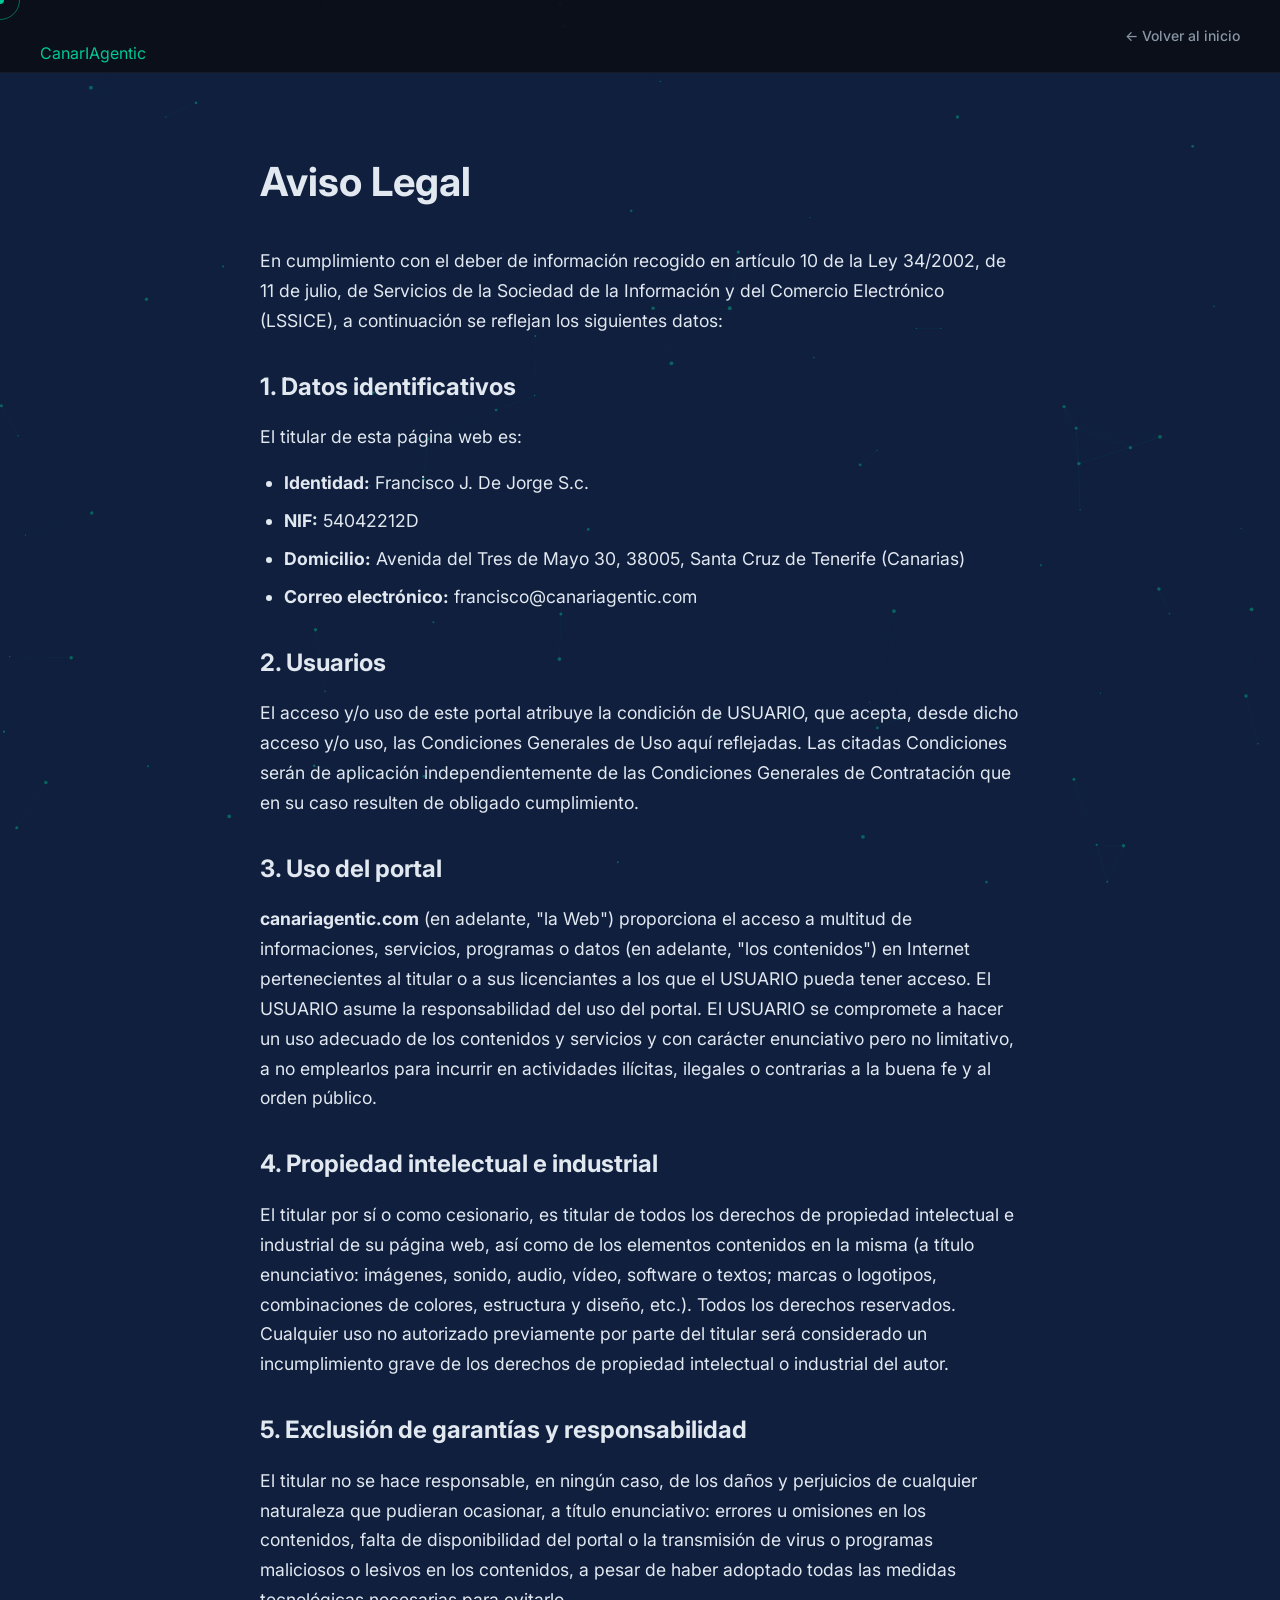
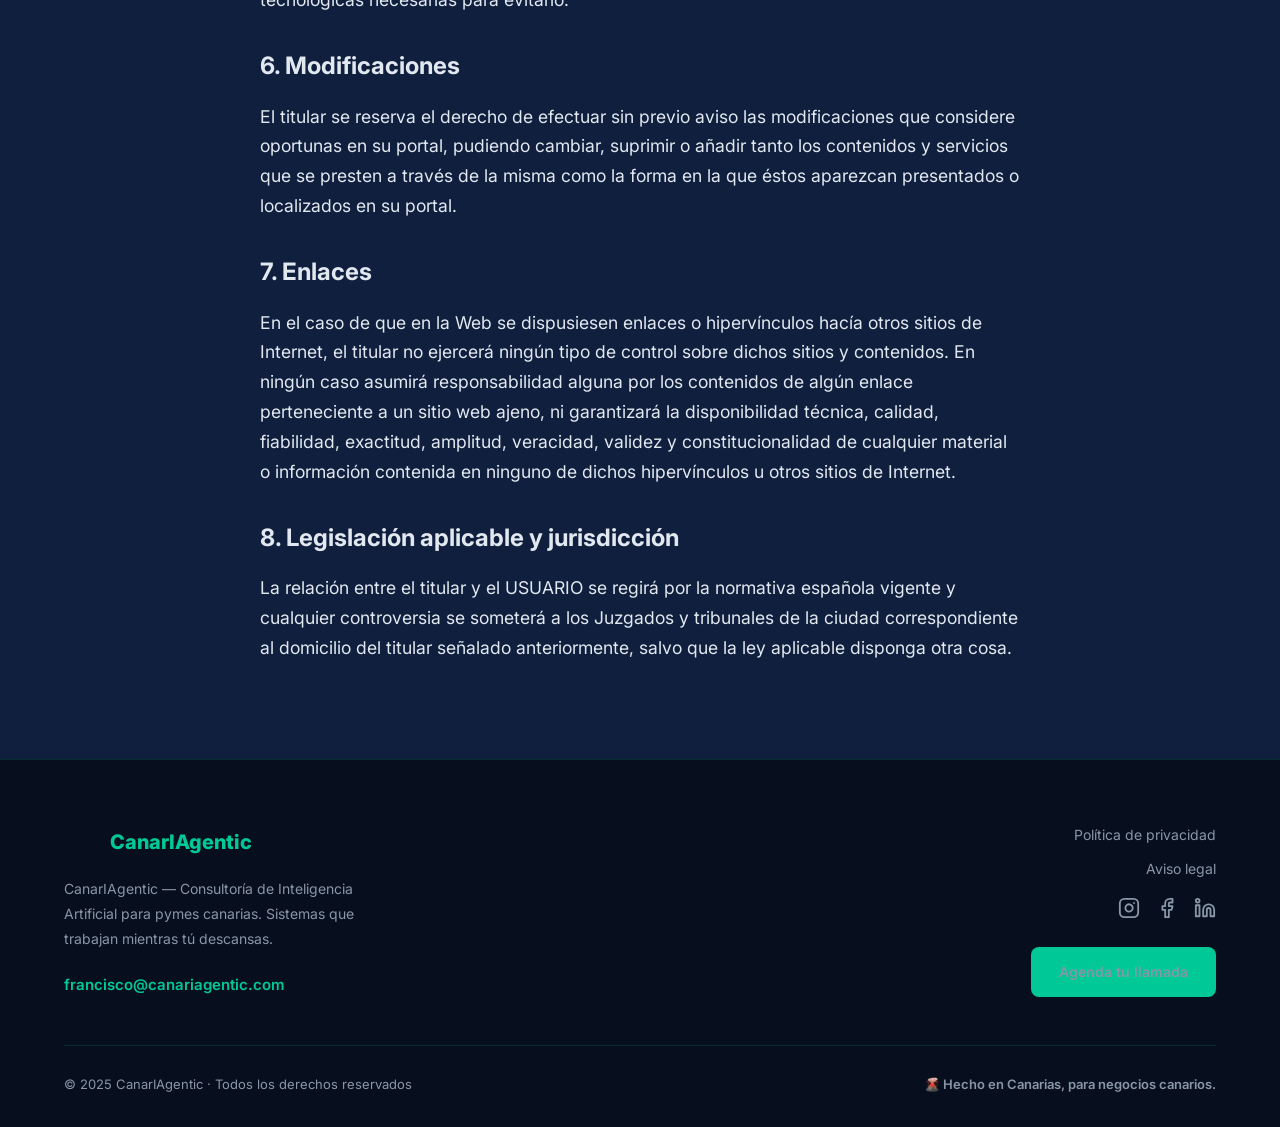
==== aviso-legal.html @ 6c44a590 "feat: finalizacion estructura legal, integracion lead magnet y descargable de marca" ====
<!DOCTYPE html>
<html lang="es">
<head>
<meta charset="UTF-8">
<meta name="viewport" content="width=device-width,initial-scale=1.0">
<title>Aviso Legal — CanarIAgentic</title>
<link rel="stylesheet" href="style.css">
<style>
  .legal-section {
    padding: 150px 0 80px;
    background-color: var(--bg-dark);
  }
  .legal-section h1 {
    color: var(--text-light);
    margin-bottom: 2rem;
    font-size: 2.5rem;
  }
  .legal-section h2 {
    color: var(--text-light);
    margin-top: 2rem;
    margin-bottom: 1rem;
    font-size: 1.5rem;
  }
  .legal-section p, .legal-section li {
    margin-bottom: 1rem;
    line-height: 1.7;
    font-size: 1.1rem;
    color: var(--text-muted);
  }
  .legal-section ul {
    margin-bottom: 1.5rem;
    padding-left: 1.5rem;
  }
  .legal-section li {
    margin-bottom: 0.5rem;
  }
  .legal-section strong {
    color: var(--text-light);
  }
  .legal-section a {
    color: var(--green);
    text-decoration: none;
  }
  .legal-section a:hover {
    text-decoration: underline;
  }
  .legal-container {
    max-width: 800px;
    margin: 0 auto;
    padding: 0 20px;
  }
</style>
</head>
<body>

<!-- CANVAS BACKGROUND NEURONAL EFFECT -->
<canvas id="neural-canvas"></canvas>

<!-- HEADER -->
<header id="header" style="background: rgba(10,14,23,0.9); border-bottom: 1px solid rgba(255,255,255,0.05);">
  <div class="header-inner">
    <a href="index.html" class="logo">
      <div class="logo-icon">
        <video src="video-1776110286845.mp4" autoplay loop muted playsinline aria-hidden="true"></video>
      </div>
      <span>Canar<span style="color:var(--green);">IA</span>gentic</span>
    </a>
    <nav id="mainNav">
      <a href="index.html">← Volver al inicio</a>
    </nav>
  </div>
</header>

<section class="legal-section">
  <div class="legal-container">
    <h1>Aviso Legal</h1>
    <p>En cumplimiento con el deber de información recogido en artículo 10 de la Ley 34/2002, de 11 de julio, de Servicios de la Sociedad de la Información y del Comercio Electrónico (LSSICE), a continuación se reflejan los siguientes datos:</p>
    
    <h2>1. Datos identificativos</h2>
    <p>El titular de esta página web es:</p>
    <ul>
      <li><strong>Identidad:</strong> Francisco J. De Jorge S.c.</li>
      <li><strong>NIF:</strong> 54042212D</li>
      <li><strong>Domicilio:</strong> Avenida del Tres de Mayo 30, 38005, Santa Cruz de Tenerife (Canarias)</li>
      <li><strong>Correo electrónico:</strong> francisco@canariagentic.com</li>
    </ul>

    <h2>2. Usuarios</h2>
    <p>El acceso y/o uso de este portal atribuye la condición de USUARIO, que acepta, desde dicho acceso y/o uso, las Condiciones Generales de Uso aquí reflejadas. Las citadas Condiciones serán de aplicación independientemente de las Condiciones Generales de Contratación que en su caso resulten de obligado cumplimiento.</p>

    <h2>3. Uso del portal</h2>
    <p><strong>canariagentic.com</strong> (en adelante, "la Web") proporciona el acceso a multitud de informaciones, servicios, programas o datos (en adelante, "los contenidos") en Internet pertenecientes al titular o a sus licenciantes a los que el USUARIO pueda tener acceso. El USUARIO asume la responsabilidad del uso del portal. El USUARIO se compromete a hacer un uso adecuado de los contenidos y servicios y con carácter enunciativo pero no limitativo, a no emplearlos para incurrir en actividades ilícitas, ilegales o contrarias a la buena fe y al orden público.</p>

    <h2>4. Propiedad intelectual e industrial</h2>
    <p>El titular por sí o como cesionario, es titular de todos los derechos de propiedad intelectual e industrial de su página web, así como de los elementos contenidos en la misma (a título enunciativo: imágenes, sonido, audio, vídeo, software o textos; marcas o logotipos, combinaciones de colores, estructura y diseño, etc.). Todos los derechos reservados. Cualquier uso no autorizado previamente por parte del titular será considerado un incumplimiento grave de los derechos de propiedad intelectual o industrial del autor.</p>

    <h2>5. Exclusión de garantías y responsabilidad</h2>
    <p>El titular no se hace responsable, en ningún caso, de los daños y perjuicios de cualquier naturaleza que pudieran ocasionar, a título enunciativo: errores u omisiones en los contenidos, falta de disponibilidad del portal o la transmisión de virus o programas maliciosos o lesivos en los contenidos, a pesar de haber adoptado todas las medidas tecnológicas necesarias para evitarlo.</p>

    <h2>6. Modificaciones</h2>
    <p>El titular se reserva el derecho de efectuar sin previo aviso las modificaciones que considere oportunas en su portal, pudiendo cambiar, suprimir o añadir tanto los contenidos y servicios que se presten a través de la misma como la forma en la que éstos aparezcan presentados o localizados en su portal.</p>

    <h2>7. Enlaces</h2>
    <p>En el caso de que en la Web se dispusiesen enlaces o hipervínculos hacía otros sitios de Internet, el titular no ejercerá ningún tipo de control sobre dichos sitios y contenidos. En ningún caso asumirá responsabilidad alguna por los contenidos de algún enlace perteneciente a un sitio web ajeno, ni garantizará la disponibilidad técnica, calidad, fiabilidad, exactitud, amplitud, veracidad, validez y constitucionalidad de cualquier material o información contenida en ninguno de dichos hipervínculos u otros sitios de Internet.</p>

    <h2>8. Legislación aplicable y jurisdicción</h2>
    <p>La relación entre el titular y el USUARIO se regirá por la normativa española vigente y cualquier controversia se someterá a los Juzgados y tribunales de la ciudad correspondiente al domicilio del titular señalado anteriormente, salvo que la ley aplicable disponga otra cosa.</p>
  </div>
</section>

<!-- FOOTER -->
<footer>
  <div class="container">
    <div class="footer-top">
      <div>
        <div class="footer-logo">
          <div class="logo-icon">
            <video src="video-1776110286845.mp4" autoplay loop muted playsinline aria-hidden="true"></video>
          </div>
          <span>Canar<span style="color:var(--green);">IA</span>gentic</span>
        </div>
        <p class="footer-desc">CanarIAgentic — Consultoría de Inteligencia Artificial para pymes canarias. Sistemas que trabajan mientras tú descansas.</p>
        <a href="mailto:francisco@canariagentic.com" class="footer-email">francisco@canariagentic.com</a>
      </div>
      <div class="footer-links">
        <a href="#">Política de privacidad</a>
        <a href="aviso-legal.html">Aviso legal</a>
        <div style="display: flex; gap: 16px; margin: 4px 0;">
          <a href="https://www.instagram.com/canariagentic/" target="_blank" aria-label="Instagram" style="display:flex; align-items:center;">
            <svg xmlns="http://www.w3.org/2000/svg" width="22" height="22" viewBox="0 0 24 24" fill="none" stroke="currentColor" stroke-width="2" stroke-linecap="round" stroke-linejoin="round"><rect x="2" y="2" width="20" height="20" rx="5" ry="5"></rect><path d="M16 11.37A4 4 0 1 1 12.63 8 4 4 0 0 1 16 11.37z"></path><line x1="17.5" y1="6.5" x2="17.51" y2="6.5"></line></svg>
          </a>
          <a href="https://www.facebook.com/profile.php?id=61579694325128" target="_blank" aria-label="Facebook" style="display:flex; align-items:center;">
            <svg xmlns="http://www.w3.org/2000/svg" width="22" height="22" viewBox="0 0 24 24" fill="none" stroke="currentColor" stroke-width="2" stroke-linecap="round" stroke-linejoin="round"><path d="M18 2h-3a5 5 0 0 0-5 5v3H7v4h3v8h4v-8h3l1-4h-4V7a1 1 0 0 1 1-1h3z"></path></svg>
          </a>
          <a href="https://linkedin.com" target="_blank" aria-label="LinkedIn" style="display:flex; align-items:center;">
            <svg xmlns="http://www.w3.org/2000/svg" width="22" height="22" viewBox="0 0 24 24" fill="none" stroke="currentColor" stroke-width="2" stroke-linecap="round" stroke-linejoin="round"><path d="M16 8a6 6 0 0 1 6 6v7h-4v-7a2 2 0 0 0-2-2 2 2 0 0 0-2 2v7h-4v-7a6 6 0 0 1 6-6z"></path><rect x="2" y="9" width="4" height="12"></rect><circle cx="4" cy="4" r="2"></circle></svg>
          </a>
        </div>
        <a href="index.html#agenda" class="btn btn-primary" style="margin-top:12px">Agenda tu llamada</a>
      </div>
    </div>
    <hr class="footer-divider">
    <div class="footer-bottom">
      <p>© 2025 CanarIAgentic · Todos los derechos reservados</p>
      <p class="footer-made">🌋 Hecho en Canarias, para negocios canarios.</p>
    </div>
  </div>
</footer>

<script src="app.js"></script>
</body>
</html>
---- style.css ----
@import url('https://fonts.googleapis.com/css2?family=Inter:wght@300;400;500;600;700;800&display=swap');

:root {
  --navy: #0F1F3D;
  --navy-light: #162847;
  --navy-mid: #1e3a5f;
  --green: #00C896;
  --green-dark: #00a07a;
  --white: #ffffff;
  --text: #e2e8f0;
  --gray: #8896a5;
  --border: rgba(0,200,150,0.15);
}

*{margin:0;padding:0;box-sizing:border-box;}
html{scroll-behavior:smooth;}
body{background:var(--navy);color:var(--text);font-family:'Inter',sans-serif;overflow-x:hidden;line-height:1.6;}
a{text-decoration:none;color:inherit;cursor:none;}
button, .btn, .option {cursor:none;}
img{max-width:100%;}

/* CUSTOM CURSOR */
.custom-cursor {
  position: fixed;
  top: 0; left: 0;
  width: 8px; height: 8px;
  background: var(--green);
  border-radius: 50%;
  pointer-events: none;
  z-index: 10000;
  transform: translate(-50%, -50%);
  transition: width 0.2s, height 0.2s, background-color 0.2s;
}
.custom-cursor-follower {
  position: fixed;
  top: 0; left: 0;
  width: 40px; height: 40px;
  border: 1px solid rgba(0, 200, 150, 0.5);
  border-radius: 50%;
  pointer-events: none;
  z-index: 9999;
  transform: translate(-50%, -50%);
  transition: transform 0.1s ease-out, width 0.2s, height 0.2s, border-color 0.2s;
}
.custom-cursor.hover {
  width: 12px; height: 12px;
  background: var(--white);
}
.custom-cursor-follower.hover {
  width: 60px; height: 60px;
  border-color: rgba(255, 255, 255, 0.8);
  background: rgba(255, 255, 255, 0.05);
}

/* NEURONAL CANVAS BG */
#neural-canvas {
  position: fixed;
  top: 0; left: 0;
  width: 100%; height: 100%;
  z-index: -3; /* Behind video backgrounds initially, will overlay on navy backgrounds */
  pointer-events: none;
  opacity: 0.8;
}

/* UTILITY */
.container{max-width:1200px;margin:0 auto;padding:0 24px;}
.section{padding:96px 0;}
.section-alt{background:var(--navy-light);}
.tag{display:inline-block;background:rgba(0,200,150,0.12);color:var(--green);border:1px solid var(--border);border-radius:20px;padding:6px 16px;font-size:13px;font-weight:600;letter-spacing:.05em;text-transform:uppercase;margin-bottom:20px;}
.btn{display:inline-flex;align-items:center;gap:8px;padding:14px 28px;border-radius:8px;font-size:15px;font-weight:600;cursor:pointer;transition:all .3s;border:none;font-family:'Inter',sans-serif;}
.btn-primary{background:var(--green);color:#0F1F3D;}
.btn-primary:hover{background:#00dfa8;transform:translateY(-2px);box-shadow:0 8px 30px rgba(0,200,150,.35);}
.btn-outline{background:transparent;color:var(--green);border:2px solid var(--green);}
.btn-outline:hover{background:rgba(0,200,150,.1);transform:translateY(-2px);}
.btn-lg{padding:18px 36px;font-size:17px;}
.check{color:var(--green);margin-right:10px;font-size:18px;}

/* HEADER */
header{position:fixed;top:0;left:0;right:0;z-index:1000;padding:0 24px;transition:all .4s;}
header.scrolled{background:rgba(15,31,61,.95);backdrop-filter:blur(20px);border-bottom:1px solid var(--border);padding:0 24px;}
.header-inner{max-width:1200px;margin:0 auto;display:flex;align-items:center;justify-content:space-between;height:72px;}
.logo-icon{width:36px;height:36px;border-radius:8px;display:flex;align-items:center;justify-content:center;overflow:hidden;}
.logo-icon video{width:100%;height:100%;object-fit:cover;}
.logo span{color:var(--green);}
nav{display:flex;align-items:center;gap:32px;}
nav a{color:var(--gray);font-size:14px;font-weight:500;transition:color .2s;}
nav a:hover{color:var(--white);}
.nav-cta{background:var(--green);color:#0F1F3D!important;padding:10px 20px;border-radius:8px;font-weight:700!important;font-size:14px!important;transition:all .3s!important;}
.nav-cta:hover{background:#00dfa8!important;transform:translateY(-1px);box-shadow:0 4px 20px rgba(0,200,150,.3);}
.menu-toggle{display:none;flex-direction:column;gap:5px;cursor:pointer;background:none;border:none;padding:4px;}
.menu-toggle span{display:block;width:24px;height:2px;background:var(--white);transition:all .3s;border-radius:2px;}

/* HERO */
.hero{min-height:100vh;display:flex;align-items:center;padding-top:72px;position:relative;overflow:hidden;background:var(--navy);z-index:1;}
.hero-video-bg{position:absolute;top:0;left:0;width:100%;height:100%;z-index:-2;}
.hero-video-bg video{width:100%;height:100%;object-fit:cover;opacity:0.6;}
.hero-overlay{position:absolute;top:0;left:0;width:100%;height:100%;background:radial-gradient(circle at center, transparent 0%, var(--navy) 100%), linear-gradient(0deg, var(--navy) 0%, transparent 50%, var(--navy) 100%);z-index:-1;}
.hero .container{position:relative;z-index:2;}
.hero-inner{display:grid;grid-template-columns:1fr 420px;gap:60px;align-items:center;padding:80px 0;}
.hero-badge{display:inline-flex;align-items:center;gap:8px;background:rgba(0,200,150,.1);border:1px solid var(--border);border-radius:20px;padding:8px 16px;font-size:13px;color:var(--green);font-weight:600;margin-bottom:28px;}
.hero-badge::before{content:'●';font-size:8px;animation:pulse 2s infinite;}
@keyframes pulse{0%,100%{opacity:1;}50%{opacity:.4;}}
.hero h1{font-size:clamp(36px,5vw,60px);font-weight:800;line-height:1.1;letter-spacing:-.03em;color:var(--white);margin-bottom:24px;}
.hero h1 span{color:var(--green);}
.hero-sub{font-size:17px;color:rgba(255,255,255,0.95);line-height:1.8;margin-bottom:36px;max-width:560px;text-shadow:0 1px 2px rgba(0,0,0,0.3);}
.hero-buttons{display:flex;flex-wrap:wrap;gap:14px;margin-bottom:20px;}
.hero-note{font-size:13px;color:var(--gray);font-style:italic;}
.hero-photo{position:relative;display:flex;align-items:flex-end;justify-content:center;}
.photo-wrapper{
  position:relative;
  width:100%;
  max-width:420px;
  padding: 12px;
  background: rgba(255, 255, 255, 0.03);
  backdrop-filter: blur(12px);
  -webkit-backdrop-filter: blur(12px);
  border-radius: 32px;
  border: 1px solid rgba(0, 200, 150, 0.2);
  box-shadow: 
    0 25px 50px -12px rgba(0, 0, 0, 0.5),
    0 0 20px rgba(0, 200, 150, 0.1);
  animation: floatPhoto 7s ease-in-out infinite;
}
.founder-img{
  display:block;
  width:100%;
  height:auto;
  object-fit:cover;
  border-radius:22px;
  filter: brightness(1.02) contrast(1.02);
  transition: all .5s ease;
}
.photo-wrapper:hover .founder-img {
  filter: brightness(1.1) contrast(1.05);
  transform: scale(1.02);
}

@keyframes floatPhoto{0%,100%{transform:translateY(0);}50%{transform:translateY(-12px);}}
.photo-glow{
  position:absolute;
  top: 50%;
  left: 50%;
  transform: translate(-50%, -50%);
  width: 120%;
  height: 120%;
  background: radial-gradient(circle, rgba(0,200,150,0.15) 0%, transparent 70%);
  pointer-events:none;
  filter:blur(40px);
  z-index: -1;
  animation: pulseGlow 10s ease-in-out infinite;
}
@keyframes pulseGlow {
  0%, 100% { opacity: 0.5; transform: translate(-50%, -50%) scale(1); }
  50% { opacity: 0.8; transform: translate(-50%, -50%) scale(1.1); }
}
.photo-badge{
  position:absolute;
  bottom: 8%;
  left: 50%;
  transform: translateX(-50%);
  display:flex;
  align-items:center;
  gap:12px;
  background:rgba(15, 31, 61, 0.6);
  backdrop-filter:blur(24px);
  -webkit-backdrop-filter:blur(24px);
  border:1px solid rgba(255, 255, 255, 0.1);
  border-radius:16px;
  padding:12px 22px;
  white-space:nowrap;
  box-shadow:0 12px 40px rgba(0,0,0,0.4);
}

.photo-badge-indicator{width:9px;height:9px;border-radius:50%;background:var(--green);box-shadow:0 0 8px var(--green);animation:pulse 2s infinite;flex-shrink:0;}
.photo-badge strong{display:block;color:var(--white);font-size:14px;font-weight:700;}
.photo-badge span{color:var(--gray);font-size:11px;}
.hero-stat{position:absolute;top:60px;right:-20px;background:rgba(15,31,61,.85);backdrop-filter:blur(16px);-webkit-backdrop-filter:blur(16px);border:1px solid rgba(0,200,150,0.25);border-radius:14px;padding:14px 18px;text-align:center;box-shadow:0 8px 32px rgba(0,0,0,0.35);}
.hero-stat strong{display:block;color:var(--green);font-size:26px;font-weight:800;}
.hero-stat span{color:var(--gray);font-size:11px;}

/* CREDIBILITY */
.cred-intro{display:grid;grid-template-columns:1fr 1fr;gap:60px;align-items:start;margin-bottom:64px;}
.cred-intro h2{font-size:clamp(28px,4vw,42px);font-weight:800;color:var(--white);line-height:1.2;letter-spacing:-.02em;}
.cred-intro p{color:var(--gray);font-size:16px;line-height:1.9;}
.cred-cols{display:grid;grid-template-columns:repeat(3,1fr);gap:24px;margin-bottom:48px;}
.cred-card{background:var(--navy-light);border:1px solid var(--border);border-radius:16px;padding:32px;transition:transform .3s,border-color .3s;}
.cred-card:hover{transform:translateY(-6px);border-color:rgba(0,200,150,.4);}
.cred-icon{width:48px;height:48px;background:rgba(0,200,150,.1);border-radius:12px;display:flex;align-items:center;justify-content:center;font-size:22px;margin-bottom:16px;}
.cred-card h3{color:var(--white);font-size:17px;font-weight:700;margin-bottom:10px;}
.cred-card p{color:var(--gray);font-size:14px;line-height:1.7;}
.example-block{
  background: linear-gradient(135deg, var(--navy-mid), #122846, var(--navy-mid));
  background-size: 200% 200%;
  animation: blockBgShift 12s ease infinite;
  border: 1px solid rgba(0, 200, 150, 0.25);
  border-radius: 20px;
  padding: 48px;
  position: relative;
  overflow: hidden;
  box-shadow: inset 0 0 60px rgba(0,200,150,0.03), 0 10px 40px rgba(0,0,0,0.2);
}
.example-block::before{
  content:'';
  position:absolute;
  top: -50%;
  left: 0;
  width: 200%;
  height: 200%;
  background: radial-gradient(circle at center, rgba(0,200,150,0.12) 0%, transparent 40%);
  animation: blockRotateOrb 20s linear infinite;
  pointer-events: none;
  z-index: 0;
}
.example-block > * { position: relative; z-index: 1; }

@keyframes blockBgShift {
  0% { background-position: 0% 50%; }
  50% { background-position: 100% 50%; }
  100% { background-position: 0% 50%; }
}

@keyframes blockRotateOrb {
  0% { transform: rotate(0deg) translate(-20%, -20%); }
  50% { transform: rotate(180deg) translate(10%, 10%); }
  100% { transform: rotate(360deg) translate(-20%, -20%); }
}
.example-tag-wrapper { display: inline-flex; align-items: center; gap: 8px; background: rgba(0, 200, 150, 0.1); border: 1px solid var(--border); border-radius: 20px; padding: 4px 12px 4px 4px; margin-bottom: 20px; box-shadow: 0 4px 12px rgba(0, 0, 0, 0.2); }
.example-tag-wrapper .tag-icon-small { width: 20px; height: 20px; border-radius: 50%; box-shadow: 0 2px 8px rgba(0, 200, 150, 0.3); }
.example-block .tag2{color:var(--green);font-size:13px;font-weight:700;text-transform:uppercase;letter-spacing:.1em;display:block;}
.example-block h3{color:var(--white);font-size:24px;font-weight:800;margin-bottom:16px;line-height:1.3;}
.example-block p{color:var(--gray);font-size:16px;line-height:1.8;margin-bottom:28px;max-width:700px;}

/* TESTIMONIAL STACK (Twitter-style) */
.testimonial-container {
  display: flex;
  justify-content: center;
  align-items: center;
  padding: 60px 0 100px;
  perspective: 1000px;
  overflow: visible;
}

.testimonial-stack {
  display: grid;
  grid-template-areas: "stack";
  place-items: center;
  position: relative;
  width: 100%;
  max-width: 400px;
}

.t-card {
  grid-area: stack;
  position: relative;
  width: 380px;
  min-height: 180px;
  background: rgba(22, 40, 71, 0.9);
  backdrop-filter: blur(12px);
  -webkit-backdrop-filter: blur(12px);
  border: 1px solid var(--border);
  border-radius: 16px;
  padding: 20px;
  transform: skewY(-8deg);
  transition: all 0.5s cubic-bezier(0.4, 0, 0.2, 1);
  cursor: pointer;
  user-select: none;
  text-decoration: none;
  color: inherit;
  box-shadow: 0 10px 30px rgba(0,0,0,0.3);
}

.t-card::before {
  content: '';
  position: absolute;
  top: 0; left: 0; width: 100%; height: 100%;
  background: rgba(15, 31, 61, 0.6);
  border-radius: 16px;
  transition: opacity 0.5s;
  z-index: 10;
  pointer-events: none;
}

.t-card:hover::before, .t-card.active::before {
  opacity: 0;
}

.t-card-1 { transform: translate(0, 0) skewY(-8deg); z-index: 10; filter: grayscale(1); }
.t-card-2 { transform: translate(40px, 40px) skewY(-8deg); z-index: 20; filter: grayscale(1); }
.t-card-3 { transform: translate(80px, 80px) skewY(-8deg); z-index: 30; filter: grayscale(1); }

/* Spreading effect using :has() (Works for hover and mobile .active) */
.testimonial-stack:has(.t-card-1:hover) .t-card-2,
.testimonial-stack:has(.t-card-1.active) .t-card-2 { transform: translate(140px, 120px) skewY(-8deg); }

.testimonial-stack:has(.t-card-1:hover) .t-card-3,
.testimonial-stack:has(.t-card-1.active) .t-card-3 { transform: translate(240px, 200px) skewY(-8deg); }

.testimonial-stack:has(.t-card-2:hover) .t-card-3,
.testimonial-stack:has(.t-card-2.active) .t-card-3 { transform: translate(180px, 160px) skewY(-8deg); }

.t-card:hover, .t-card.active {
  z-index: 100 !important;
  filter: grayscale(0) !important;
  border-color: var(--green);
  box-shadow: 0 20px 60px rgba(0, 200, 150, 0.3);
  transform: scale(1.05) skewY(-8deg) !important;
}


.t-header { display: flex; align-items: flex-start; gap: 12px; margin-bottom: 12px; }
.t-avatar { width: 44px; height: 44px; border-radius: 50%; overflow: hidden; display: flex; align-items: center; justify-content: center; background: #0b1a3d; }
.t-avatar img { width: 100%; height: 100%; object-fit: cover; }
.t-user-info { flex: 1; min-width: 0; }
.t-username { display: flex; align-items: center; gap: 4px; font-weight: 700; color: var(--white); font-size: 15px; }
.t-handle { color: var(--gray); font-size: 13px; }
.t-content { font-size: 14.5px; line-height: 1.5; color: var(--text); margin-bottom: 16px; display: -webkit-box; -webkit-line-clamp: 4; -webkit-box-orient: vertical; overflow: hidden; }
.t-footer { display: flex; justify-content: space-between; align-items: center; color: var(--gray); font-size: 12px; margin-top: auto; }
.t-stats { display: flex; gap: 16px; }
.t-stat { display: flex; align-items: center; gap: 4px; }
.t-icon-verified { width: 16px; height: 16px; color: #1d9bf0; flex-shrink: 0; }


@media(max-width: 768px) {
  .testimonial-container { padding: 40px 0 160px; overflow: hidden; }
  .testimonial-stack { transform: scale(0.85); width: 100%; left: -20px; }
  .t-card { width: 320px; }
  .t-card-2 { transform: translate(30px, 20px) skewY(-8deg); }
  .t-card-3 { transform: translate(60px, 40px) skewY(-8deg); }
  .testimonial-stack.spread-1 .t-card-2 { transform: translate(80px, 80px) skewY(-8deg); }
  .testimonial-stack.spread-1 .t-card-3 { transform: translate(140px, 160px) skewY(-8deg); }
  .testimonial-stack.spread-2 .t-card-3 { transform: translate(120px, 140px) skewY(-8deg); }
}


/* SECTORS */
.sectors-header{text-align:center;margin-bottom:16px;}
.sectors-header h2{font-size:clamp(28px,4vw,44px);font-weight:800;color:var(--white);letter-spacing:-.02em;margin-bottom:16px;}
.sectors-header p{color:var(--gray);font-size:17px;max-width:600px;margin:0 auto 56px;}
.sectors-grid{display:grid;grid-template-columns:repeat(auto-fill,minmax(280px,1fr));gap:20px;margin-bottom:48px;}
.sector-card{
  background: linear-gradient(135deg, var(--navy-light), #15243e, var(--navy-light));
  background-size: 200% 200%;
  animation: blockBgShift 15s ease infinite;
  border: 1px solid var(--border);
  border-radius: 16px;
  padding: 28px;
  position: relative;
  overflow: hidden;
  transition: all .3s;
  cursor: none;
}
.sector-card::before{
  content:'';
  position:absolute;
  top: -50%;
  left: 0;
  width: 200%;
  height: 200%;
  background: radial-gradient(circle at center, rgba(0,200,150,0.15) 0%, transparent 40%);
  animation: blockRotateOrb 25s linear infinite;
  pointer-events: none;
  z-index: 0;
}
.sector-card > * { position: relative; z-index: 1; }
.sector-card:hover{
  border-color: rgba(0,200,150,.5);
  background: linear-gradient(135deg, var(--navy-mid), #1a3258, var(--navy-mid));
  background-size: 200% 200%;
  box-shadow: 0 10px 30px rgba(0,0,0,0.3), inset 0 0 20px rgba(0,200,150,0.05);
}
.neon-icon {
  color: var(--green);
  filter: drop-shadow(0 0 8px rgba(0, 200, 150, 0.5));
  margin-bottom: 18px;
  display: block;
  transition: all 0.4s cubic-bezier(0.4, 0, 0.2, 1);
}
.sector-card:hover .neon-icon {
  filter: drop-shadow(0 0 16px rgba(0, 200, 150, 1));
  transform: scale(1.15) translateY(-4px);
  color: #00ffbf;
}
.sector-card h3{color:var(--white);font-size:16px;font-weight:700;margin-bottom:8px;}
.sector-card p{color:var(--gray);font-size:14px;line-height:1.6;}
.sector-card .sector-line{width:32px;height:2px;background:var(--green);border-radius:1px;margin-bottom:14px;}
.sectors-footer{text-align:center;}
.sectors-footer p{color:var(--gray);font-size:15px;margin-bottom:28px;max-width:600px;margin-left:auto;margin-right:auto;}

/* DIAGNOSTIC */
.diag-header{text-align:center;margin-bottom:56px;}
.diag-header h2{font-size:clamp(26px,4vw,42px);font-weight:800;color:var(--white);letter-spacing:-.02em;margin-bottom:16px;}
.diag-header p{color:var(--gray);font-size:17px;max-width:600px;margin:0 auto 10px;}
.diag-note{font-size:13px;color:var(--gray);opacity:.7;}
.diag-wrapper{max-width:720px;margin:0 auto;}
.progress-bar{height:4px;background:rgba(255,255,255,.1);border-radius:2px;margin-bottom:12px;overflow:hidden;}
.progress-fill{height:100%;background:var(--green);border-radius:2px;transition:width .4s ease;}
.progress-labels{display:flex;justify-content:space-between;margin-bottom:40px;}
.progress-labels span{font-size:12px;color:var(--gray);}
.progress-labels strong{font-size:12px;color:var(--green);}
.step{display:none;animation:fadeUp .4s ease;}
.step.active{display:block;}
@keyframes fadeUp{from{opacity:0;transform:translateY(16px);}to{opacity:1;transform:translateY(0);}}
.step-num{font-size:12px;color:var(--green);font-weight:700;text-transform:uppercase;letter-spacing:.1em;margin-bottom:10px;}
.step h3{color:var(--white);font-size:24px;font-weight:800;margin-bottom:28px;line-height:1.3;}
.options{display:grid;gap:12px;}
.option{display:flex;align-items:center;gap:14px;background:var(--navy-light);border:1px solid var(--border);border-radius:12px;padding:18px 22px;cursor:pointer;transition:all .25s;text-align:left;width:100%;font-family:'Inter',sans-serif;font-size:15px;color:var(--text);}
.option:hover{border-color:var(--green);background:rgba(0,200,150,.06);}
.option.selected{border-color:var(--green);background:rgba(0,200,150,.1);color:var(--white);}
.option-dot{width:20px;height:20px;border-radius:50%;border:2px solid var(--gray);flex-shrink:0;transition:all .25s;display:flex;align-items:center;justify-content:center;}
.option.selected .option-dot{background:var(--green);border-color:var(--green);}
.option.selected .option-dot::after{content:'✓';font-size:11px;color:#0F1F3D;font-weight:800;}
.step-nav{display:flex;justify-content:space-between;align-items:center;margin-top:32px;}
.btn-prev{background:none;border:1px solid var(--border);color:var(--gray);border-radius:8px;padding:12px 24px;font-size:14px;cursor:pointer;font-family:'Inter',sans-serif;transition:all .2s;}
.btn-prev:hover{border-color:var(--gray);color:var(--white);}
.btn-next{background:var(--green);color:#0F1F3D;border:none;border-radius:8px;padding:14px 32px;font-size:15px;font-weight:700;cursor:pointer;font-family:'Inter',sans-serif;transition:all .3s;display:flex;align-items:center;gap:8px;}
.btn-next:hover{background:#00dfa8;transform:translateY(-2px);box-shadow:0 6px 24px rgba(0,200,150,.3);}
.btn-next:disabled{opacity:.4;cursor:not-allowed;transform:none;}
.result{display:none;text-align:center;animation:fadeUp .5s ease;}
.result.show{display:block;}
.result-meter{width:160px;height:160px;margin:0 auto 32px;position:relative;}
.result-circle{width:100%;height:100%;border-radius:50%;background:conic-gradient(var(--green) 0% 78%,rgba(255,255,255,.1) 78%);display:flex;align-items:center;justify-content:center;}
.result-inner{width:120px;height:120px;background:var(--navy);border-radius:50%;display:flex;flex-direction:column;align-items:center;justify-content:center;}
.result-pct{font-size:36px;font-weight:800;color:var(--green);}
.result-pct-label{font-size:11px;color:var(--gray);}
.result h3{color:var(--white);font-size:28px;font-weight:800;margin-bottom:16px;}
.result p{color:var(--gray);font-size:16px;line-height:1.8;max-width:560px;margin:0 auto 32px;}
.result-form{background:var(--navy-light);border:1px solid var(--border);border-radius:16px;padding:32px;max-width:420px;margin:0 auto 24px;}
.result-form input{width:100%;background:var(--navy);border:1px solid var(--border);border-radius:8px;padding:14px 18px;color:var(--white);font-size:15px;font-family:'Inter',sans-serif;margin-bottom:12px;outline:none;transition:border-color .2s;}
.result-form input:focus{border-color:var(--green);}
.result-form input::placeholder{color:var(--gray);}
.result-note{font-size:13px;color:var(--gray);margin-top:16px;}

/* LEAD MAGNET */
.lm-inner{display:grid;grid-template-columns:1fr 1fr;gap:80px;align-items:center;}
.lm-content h2{font-size:clamp(26px,3.5vw,40px);font-weight:800;color:var(--white);line-height:1.2;letter-spacing:-.02em;margin-bottom:14px;}
.lm-content>p{color:var(--gray);font-size:16px;margin-bottom:24px;line-height:1.8;}
.guide-box{background:linear-gradient(135deg,var(--navy-mid),#1a3a5a);border:1px solid var(--border);border-radius:14px;padding:20px 24px;margin-bottom:28px;}
.guide-box h4{color:var(--green);font-size:15px;font-weight:700;line-height:1.4;}
.check-list{list-style:none;margin-bottom:32px;}
.check-list li{display:flex;align-items:flex-start;gap:10px;font-size:15px;color:var(--gray);margin-bottom:14px;line-height:1.6;}
.check-list li::before{content:'✓';color:var(--green);font-weight:800;flex-shrink:0;margin-top:2px;}
.lm-form{background:var(--navy-light);border:1px solid var(--border);border-radius:16px;padding:32px;margin-bottom:20px;}
.lm-form input{display:block;width:100%;background:var(--navy);border:1px solid var(--border);border-radius:8px;padding:14px 18px;color:var(--white);font-size:15px;font-family:'Inter',sans-serif;margin-bottom:12px;outline:none;transition:border-color .2s;}
.lm-form input:focus{border-color:var(--green);}
.lm-form input::placeholder{color:var(--gray);}
.lm-fine{font-size:12px;color:var(--gray);margin-top:14px;}
.lm-alt{font-size:15px;color:var(--gray);margin-bottom:16px;}
.lm-visual{position:relative;}
.lm-visual img{border-radius:20px;box-shadow:0 30px 80px rgba(0,0,0,.4);}
.lm-visual-badge{position:absolute;bottom:-20px;left:-20px;background:var(--navy-mid);border:1px solid var(--border);border-radius:12px;padding:16px 22px;}
.lm-visual-badge strong{display:block;color:var(--green);font-size:22px;font-weight:800;}
.lm-visual-badge span{color:var(--gray);font-size:12px;}

/* APPOINTMENT */
.appt-header{text-align:center;max-width:700px;margin:0 auto 64px;}
.appt-header h2{font-size:clamp(28px,4vw,44px);font-weight:800;color:var(--white);letter-spacing:-.02em;margin-bottom:16px;}
.appt-header p{color:var(--gray);font-size:17px;line-height:1.8;margin-bottom:12px;}
.appt-trust{font-size:15px;color:var(--green);font-style:italic;}
.appt-cols{display:grid;grid-template-columns:repeat(3,1fr);gap:24px;margin-bottom:56px;}
.appt-col{text-align:center;padding:32px 24px;}
.appt-icon{width:56px;height:56px;background:rgba(0,200,150,.1);border-radius:14px;display:flex;align-items:center;justify-content:center;font-size:24px;margin:0 auto 18px;}
.appt-col h3{color:var(--white);font-size:17px;font-weight:700;margin-bottom:10px;}
.appt-col p{color:var(--gray);font-size:14px;line-height:1.7;}
.calendar-container{background:var(--navy-light);border:1px solid var(--border);border-radius:20px;padding:40px;text-align:center;margin-bottom:32px;position:relative;overflow:hidden;}
.calendar-container::before{content:'';position:absolute;top:0;left:0;right:0;height:3px;background:linear-gradient(90deg,transparent,var(--green),transparent);}
.calendar-container p{color:var(--gray);font-size:15px;}
.calendar-container strong{display:block;color:var(--white);font-size:22px;font-weight:700;margin-bottom:12px;}
.iframe-wrapper{border-radius:12px;overflow:hidden;background:#ffffff;box-shadow:inset 0 0 10px rgba(0,0,0,0.2);margin-top:20px;height:600px;position:relative;}
.iframe-wrapper iframe{width:100%;height:680px;display:block;}
.appt-below{text-align:center;}
.appt-below p{color:var(--gray);font-size:15px;margin-bottom:16px;}
.btn-wa{background:#25D366;color:#fff;display:inline-flex;align-items:center;gap:10px;padding:14px 28px;border-radius:8px;font-weight:700;font-size:15px;transition:all .3s;}
.btn-wa:hover{background:#20ba5a;transform:translateY(-2px);box-shadow:0 6px 24px rgba(37,211,102,.3);}

/* FOOTER */
footer{background:#070f1e;border-top:1px solid var(--border);padding:64px 0 32px;}
.footer-top{display:grid;grid-template-columns:1fr 1fr;gap:64px;margin-bottom:48px;}
.footer-logo{display:flex;align-items:center;gap:10px;font-weight:800;font-size:20px;margin-bottom:16px;}
.footer-logo .logo-icon{width:36px;height:36px;border-radius:8px;display:flex;align-items:center;justify-content:center;overflow:hidden;}
.footer-logo span{color:var(--green);}
.footer-desc{color:var(--gray);font-size:14px;line-height:1.8;max-width:320px;margin-bottom:20px;}
.footer-email{color:var(--green);font-size:15px;font-weight:600;}
.footer-links{display:flex;flex-direction:column;gap:12px;align-items:flex-end;}
.footer-links a{color:var(--gray);font-size:14px;transition:color .2s;}
.footer-links a:hover{color:var(--green);}
.footer-divider{border:none;border-top:1px solid var(--border);margin-bottom:28px;}
.footer-bottom{display:flex;justify-content:space-between;align-items:center;flex-wrap:wrap;gap:12px;}
.footer-bottom p{color:var(--gray);font-size:13px;}
.footer-made{color:var(--green);font-size:13px;font-weight:600;}

/* WHATSAPP FLOAT */
.wa-float{position:fixed;bottom:28px;right:28px;z-index:9999;width:56px;height:56px;background:#25D366;border-radius:50%;display:flex;align-items:center;justify-content:center;font-size:26px;box-shadow:0 4px 24px rgba(37,211,102,.5);transition:all .3s;animation:waglow 3s ease-in-out infinite;}
.wa-float:hover{transform:scale(1.12);box-shadow:0 8px 32px rgba(37,211,102,.6);}
@keyframes waglow{0%,100%{box-shadow:0 4px 24px rgba(37,211,102,.5);}50%{box-shadow:0 4px 40px rgba(37,211,102,.8);}}

/* ANIMATIONS */
.fade-up{opacity:0;transform:translateY(32px);transition:opacity .7s ease,transform .7s ease;}
.fade-up.visible{opacity:1;transform:translateY(0);}
.fade-up-d1{transition-delay:.1s;}
.fade-up-d2{transition-delay:.2s;}
.fade-up-d3{transition-delay:.3s;}

/* RESPONSIVE */
@media(max-width:1024px){
  .hero-inner{grid-template-columns:1fr;gap:48px;}
  .hero-photo{order:-1;max-width:400px;margin:0 auto;}
  .hero-stat{right:20px;top:20px;}
  .cred-intro{grid-template-columns:1fr;}
  .lm-inner{grid-template-columns:1fr;}
  .lm-visual{display:none;}
  .footer-top{grid-template-columns:1fr;}
  .footer-links{align-items:flex-start;}
}
@media(max-width:768px){
  .section{padding:72px 0;}
  nav{display:none;flex-direction:column;position:fixed;top:72px;left:0;right:0;background:rgba(15,31,61,.98);backdrop-filter:blur(20px);padding:24px;gap:20px;border-bottom:1px solid var(--border);}
  nav.open{display:flex;}
  .menu-toggle{display:flex;}
  .hero h1{font-size:34px;}
  .cred-cols{grid-template-columns:1fr;}
  .sectors-grid{grid-template-columns:1fr 1fr;}
  .appt-cols{grid-template-columns:1fr;}
  .footer-bottom{flex-direction:column;text-align:center;}
  .calendar-container{padding:20px 10px;}
  .iframe-wrapper{height:420px;}
  .iframe-wrapper iframe{height:500px;}
}
@media(max-width:480px){
  .hero-buttons{flex-direction:column;}
  .btn-lg{width:100%;justify-content:center;}
  .sectors-grid{grid-template-columns:1fr;}
}

/* --- PREMIUM MONETIZATION FEATURES --- */

/* SOCIAL PROOF POPUP */
.social-proof-widget {
  position: fixed;
  bottom: 24px;
  left: 24px;
  background: rgba(15, 31, 61, 0.95);
  border: 1px solid var(--border);
  backdrop-filter: blur(16px);
  -webkit-backdrop-filter: blur(16px);
  border-radius: 12px;
  padding: 16px 20px;
  display: flex;
  align-items: center;
  justify-content: space-between;
  box-shadow: 0 10px 40px rgba(0,0,0,0.4);
  z-index: 9998;
  transform: translateY(120px);
  opacity: 0;
  transition: all 0.5s cubic-bezier(0.4, 0, 0.2, 1);
  max-width: 340px;
}
.social-proof-widget.visible {
  transform: translateY(0);
  opacity: 1;
}
.social-proof-widget.hidden {
  display: none;
}
.social-proof-content {
  display: flex;
  align-items: center;
  gap: 12px;
}
.sp-icon {
  font-size: 24px;
}
.sp-text {
  display: flex;
  flex-direction: column;
}
.sp-text strong {
  color: var(--white);
  font-size: 14px;
  line-height: 1.2;
}
.sp-text span {
  color: var(--gray);
  font-size: 12px;
  line-height: 1.4;
}
.sp-text small {
  color: var(--green);
  font-size: 11px;
  font-weight: 600;
  margin-top: 4px;
}
.sp-close {
  background: none;
  border: none;
  color: var(--gray);
  font-size: 20px;
  cursor: none;
  padding: 0 0 0 12px;
  display: flex;
  align-items: center;
  height: 100%;
}
.sp-close:hover { color: var(--white); }

/* STICKY BOTTOM CTA */
.sticky-bottom-cta {
  position: fixed;
  bottom: -100px;
  left: 0;
  width: 100%;
  background: rgba(15, 31, 61, 0.95);
  backdrop-filter: blur(20px);
  -webkit-backdrop-filter: blur(20px);
  border-top: 1px solid var(--border);
  padding: 16px 24px;
  z-index: 9997;
  transition: bottom 0.4s ease;
  box-shadow: 0 -10px 40px rgba(0,0,0,0.3);
  display: flex;
  justify-content: center;
}
.sticky-bottom-cta.visible {
  bottom: 0;
}
.sticky-content {
  display: flex;
  align-items: center;
  justify-content: space-between;
  width: 100%;
  max-width: 1200px;
  gap: 24px;
}
.sticky-content span {
  color: var(--white);
  font-weight: 600;
  font-size: 16px;
  display: none; /* Hidden on mobile */
}
@media(min-width: 768px) {
  .sticky-content span { display: block; }
}
@media(max-width: 768px) {
  .sticky-bottom-cta { padding: 12px; }
  .sticky-content .btn { width: 100%; justify-content: center; }
  .social-proof-widget {
    bottom: 90px; /* Above the sticky CTA */
    left: 12px; right: 12px; max-width: none;
  }
}

/* COOKIE BANNER */
.cookie-consent {
  position: fixed;
  bottom: 24px;
  left: 24px;
  width: calc(100% - 48px);
  max-width: 420px;
  background: rgba(15, 31, 61, 0.95);
  backdrop-filter: blur(20px);
  -webkit-backdrop-filter: blur(20px);
  border: 1px solid var(--border);
  border-radius: 16px;
  padding: 24px;
  z-index: 10000;
  box-shadow: 0 10px 40px rgba(0, 0, 0, 0.5);
  transform: translateY(150%);
  transition: transform 0.6s cubic-bezier(0.16, 1, 0.3, 1), opacity 0.6s ease;
  opacity: 0;
}
.cookie-consent.show {
  transform: translateY(0);
  opacity: 1;
}
.cookie-content p {
  font-size: 14px;
  margin-bottom: 20px;
  color: var(--gray);
  line-height: 1.6;
}
.cookie-buttons {
  display: flex;
  align-items: center;
  justify-content: space-between;
}
.cookie-link {
  font-size: 13px;
  color: var(--green);
  text-decoration: underline;
}
.cookie-link:hover {
  color: var(--white);
}
.cookie-consent .btn-sm {
  padding: 10px 20px;
  font-size: 14px;
  border-radius: 8px;
}
@media(max-width: 768px) {
  .cookie-consent { bottom: 16px; left: 16px; width: calc(100% - 32px); padding: 18px; }
  .cookie-buttons { flex-direction: column; gap: 16px; align-items: stretch; }
  .cookie-buttons .btn-sm { width: 100%; justify-content: center; }
  .cookie-link { text-align: center; }
}
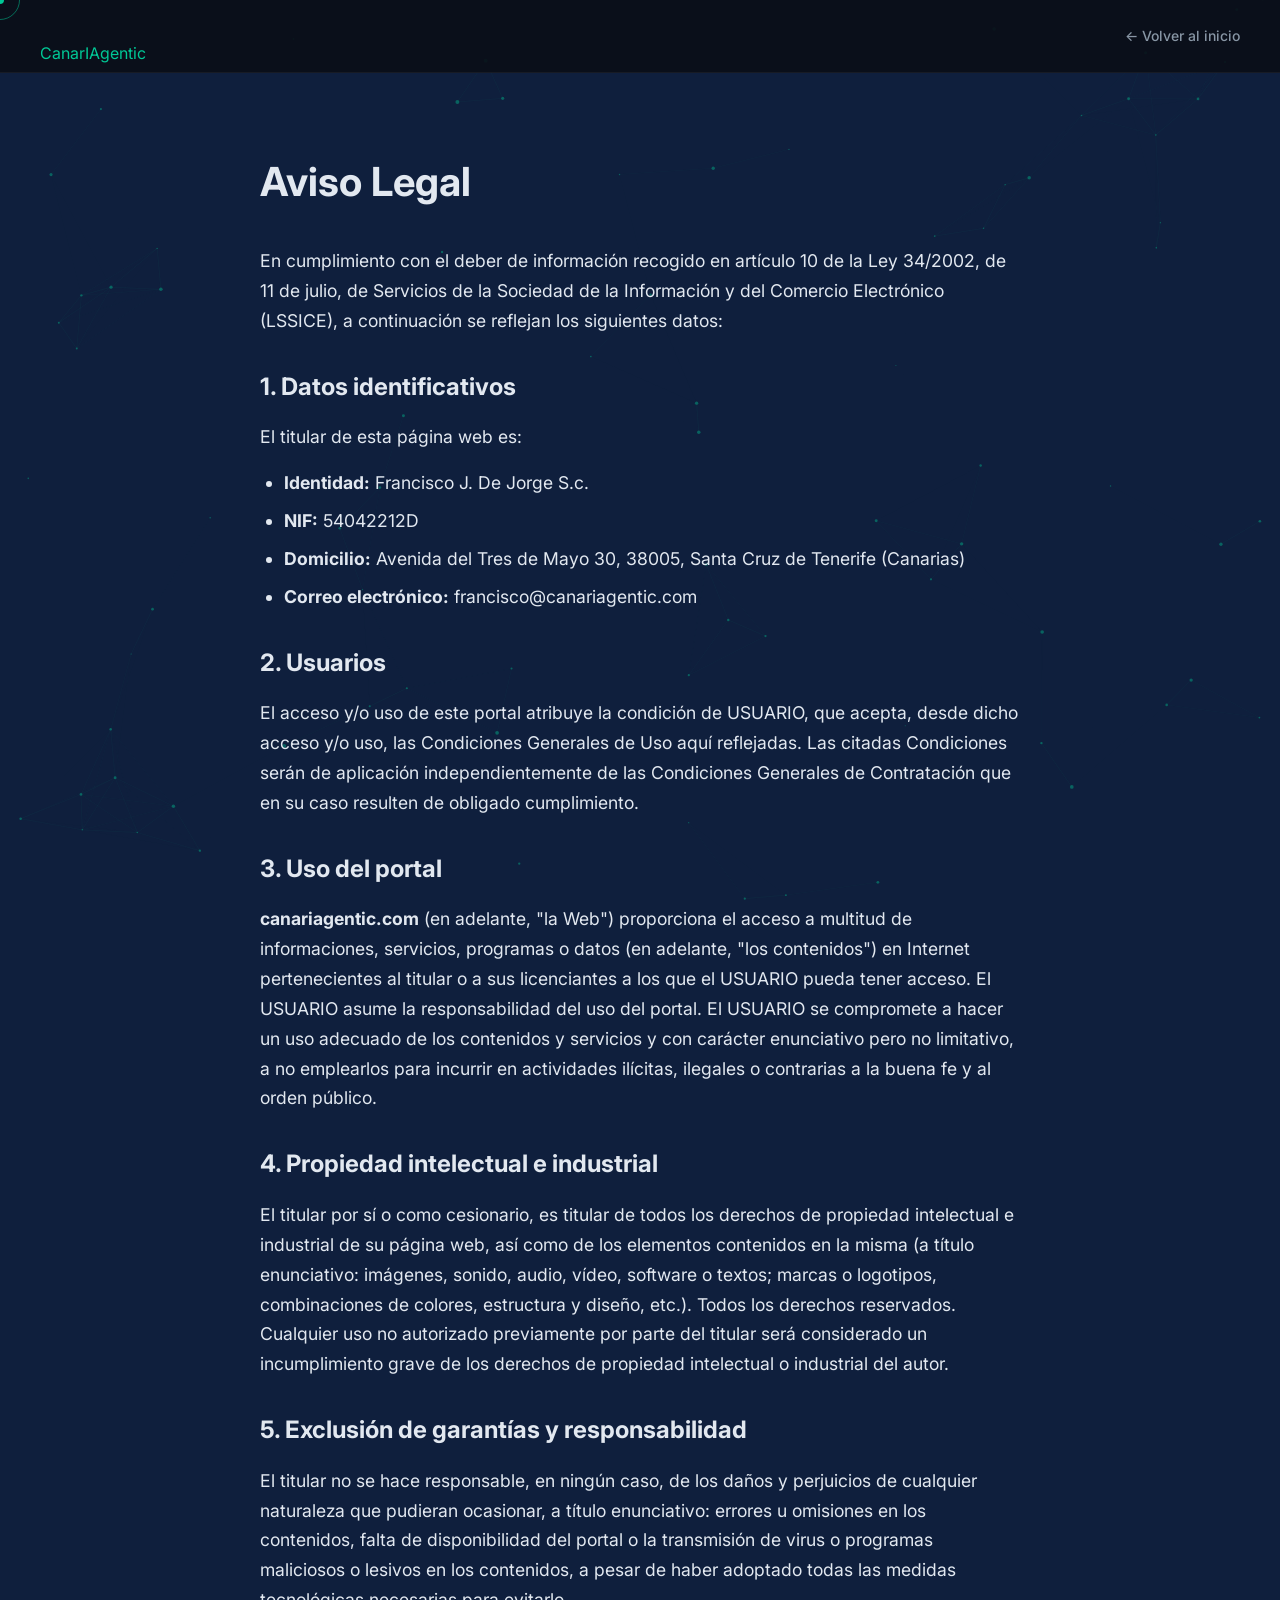
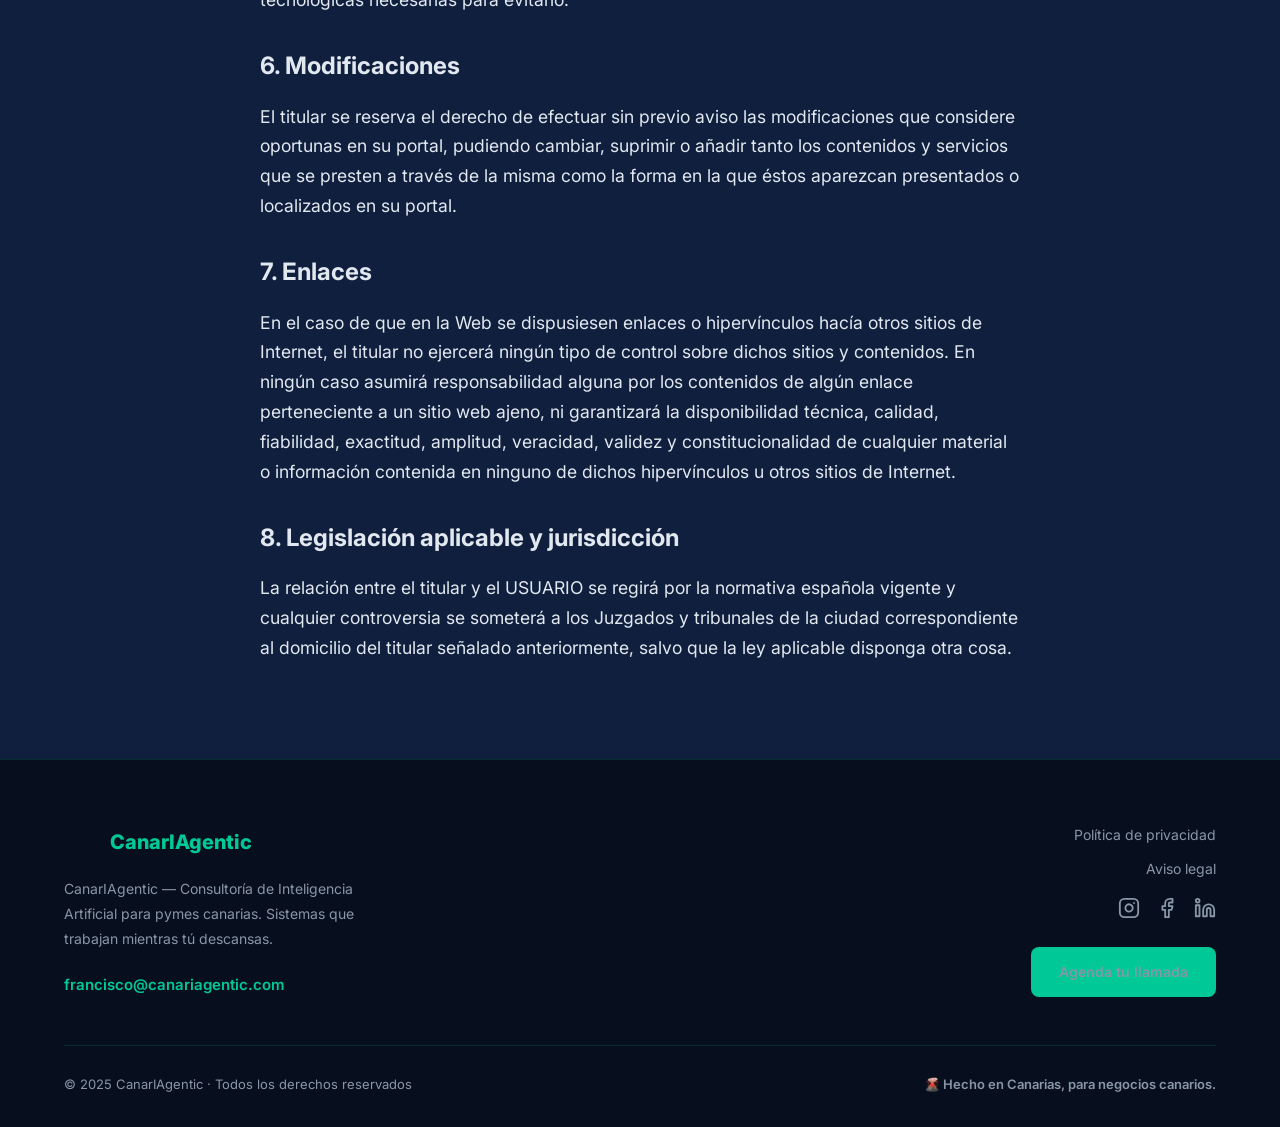
==== commit 3d595143: "feat: add logo as favicon to all pages" ====
--- a/aviso-legal.html
+++ b/aviso-legal.html
@@ -5,6 +5,9 @@
 <meta name="viewport" content="width=device-width,initial-scale=1.0">
 <title>Aviso Legal — CanarIAgentic</title>
 <link rel="stylesheet" href="style.css">
+<!-- Favicon -->
+<link rel="icon" type="image/webp" href="fotos/logo_icon_1.webp">
+<link rel="apple-touch-icon" href="fotos/logo_icon_1.webp">
 <style>
   .legal-section {
     padding: 150px 0 80px;
--- a/style.css
+++ b/style.css
@@ -18,6 +18,9 @@
 a{text-decoration:none;color:inherit;cursor:none;}
 button, .btn, .option {cursor:none;}
 img{max-width:100%;}
+
+/* Accessibility: Screen-reader only */
+.sr-only{position:absolute;width:1px;height:1px;padding:0;margin:-1px;overflow:hidden;clip:rect(0,0,0,0);white-space:nowrap;border:0;}
 
 /* CUSTOM CURSOR */
 .custom-cursor {
@@ -450,6 +453,7 @@
 .lm-visual-badge{position:absolute;bottom:-20px;left:-20px;background:var(--navy-mid);border:1px solid var(--border);border-radius:12px;padding:16px 22px;}
 .lm-visual-badge strong{display:block;color:var(--green);font-size:22px;font-weight:800;}
 .lm-visual-badge span{color:var(--gray);font-size:12px;}
+.guide-cover-img{width:100%;max-width:420px;height:auto;display:block;object-fit:contain;}
 
 /* APPOINTMENT */
 .appt-header{text-align:center;max-width:700px;margin:0 auto 64px;}
@@ -465,8 +469,8 @@
 .calendar-container::before{content:'';position:absolute;top:0;left:0;right:0;height:3px;background:linear-gradient(90deg,transparent,var(--green),transparent);}
 .calendar-container p{color:var(--gray);font-size:15px;}
 .calendar-container strong{display:block;color:var(--white);font-size:22px;font-weight:700;margin-bottom:12px;}
-.iframe-wrapper{border-radius:12px;overflow:hidden;background:#ffffff;box-shadow:inset 0 0 10px rgba(0,0,0,0.2);margin-top:20px;height:600px;position:relative;}
-.iframe-wrapper iframe{width:100%;height:680px;display:block;}
+.iframe-wrapper{border-radius:12px;overflow:hidden;background:#ffffff;box-shadow:inset 0 0 10px rgba(0,0,0,0.2);margin-top:20px;height:800px;position:relative;}
+.iframe-wrapper iframe{width:100%;height:100%;display:block;}
 .appt-below{text-align:center;}
 .appt-below p{color:var(--gray);font-size:15px;margin-bottom:16px;}
 .btn-wa{background:#25D366;color:#fff;display:inline-flex;align-items:center;gap:10px;padding:14px 28px;border-radius:8px;font-weight:700;font-size:15px;transition:all .3s;}
@@ -522,13 +526,287 @@
   .appt-cols{grid-template-columns:1fr;}
   .footer-bottom{flex-direction:column;text-align:center;}
   .calendar-container{padding:20px 10px;}
-  .iframe-wrapper{height:420px;}
-  .iframe-wrapper iframe{height:500px;}
+  .iframe-wrapper{height:750px;}
+  .iframe-wrapper iframe{height:100%;}
 }
 @media(max-width:480px){
   .hero-buttons{flex-direction:column;}
   .btn-lg{width:100%;justify-content:center;}
   .sectors-grid{grid-template-columns:1fr;}
+}
+
+/* =====================
+   SERVICES SECTION
+   ===================== */
+.services-grid {
+  display: grid;
+  grid-template-columns: repeat(3, 1fr);
+  gap: 24px;
+  margin-bottom: 56px;
+}
+.service-card {
+  background: linear-gradient(135deg, var(--navy-light), #15243e, var(--navy-light));
+  background-size: 200% 200%;
+  animation: blockBgShift 15s ease infinite;
+  border: 1px solid var(--border);
+  border-radius: 20px;
+  padding: 36px 32px;
+  position: relative;
+  overflow: hidden;
+  display: flex;
+  flex-direction: column;
+  gap: 0;
+  transition: transform .35s, border-color .35s, box-shadow .35s;
+}
+.service-card::before {
+  content: '';
+  position: absolute;
+  top: -50%; left: 0;
+  width: 200%; height: 200%;
+  background: radial-gradient(circle at center, rgba(0,200,150,0.12) 0%, transparent 40%);
+  animation: blockRotateOrb 22s linear infinite;
+  pointer-events: none;
+  z-index: 0;
+}
+.service-card > * { position: relative; z-index: 1; }
+
+.service-card:hover {
+  transform: translateY(-8px);
+  border-color: rgba(0,200,150,.45);
+  box-shadow: 0 20px 50px rgba(0,0,0,.35), 0 0 30px rgba(0,200,150,.08);
+}
+
+/* Featured card */
+.service-card-featured {
+  border-color: rgba(0,200,150,.4);
+  background: linear-gradient(135deg, var(--navy-mid), #1a3560, var(--navy-mid));
+  box-shadow: 0 0 0 1px rgba(0,200,150,.25), 0 12px 40px rgba(0,0,0,.3), inset 0 0 60px rgba(0,200,150,.04);
+}
+.service-card-featured::after {
+  content: '';
+  position: absolute;
+  top: 0; left: 0; right: 0;
+  height: 3px;
+  background: linear-gradient(90deg, transparent, var(--green), transparent);
+  border-radius: 20px 20px 0 0;
+}
+
+.service-card-top {
+  display: flex;
+  align-items: flex-start;
+  justify-content: space-between;
+  margin-bottom: 20px;
+}
+.service-icon-wrap {
+  width: 56px;
+  height: 56px;
+  background: rgba(0,200,150,.1);
+  border: 1px solid rgba(0,200,150,.2);
+  border-radius: 14px;
+  display: flex;
+  align-items: center;
+  justify-content: center;
+  transition: all .4s;
+}
+.service-card:hover .service-icon-wrap {
+  background: rgba(0,200,150,.18);
+  border-color: rgba(0,200,150,.45);
+  box-shadow: 0 0 20px rgba(0,200,150,.2);
+}
+.service-card:hover .neon-icon {
+  filter: drop-shadow(0 0 16px rgba(0, 200, 150, 1));
+  transform: scale(1.15) translateY(-4px);
+  color: #00ffbf;
+}
+.service-num {
+  font-size: 36px;
+  font-weight: 900;
+  color: rgba(0,200,150,.15);
+  letter-spacing: -.04em;
+  line-height: 1;
+  transition: color .35s;
+}
+.service-card:hover .service-num,
+.service-card-featured .service-num {
+  color: rgba(0,200,150,.3);
+}
+.service-card h3 {
+  color: var(--white);
+  font-size: 19px;
+  font-weight: 800;
+  margin-bottom: 12px;
+  line-height: 1.25;
+  letter-spacing: -.02em;
+}
+.service-card > p {
+  color: var(--gray);
+  font-size: 14px;
+  line-height: 1.75;
+  margin-bottom: 24px;
+}
+.service-features {
+  list-style: none;
+  margin-bottom: 28px;
+  display: flex;
+  flex-direction: column;
+  gap: 10px;
+  flex: 1;
+}
+.service-features li {
+  display: flex;
+  align-items: center;
+  gap: 10px;
+  font-size: 13.5px;
+  color: rgba(226,232,240,.75);
+  line-height: 1.5;
+}
+.service-features li::before {
+  content: '';
+  width: 18px;
+  height: 18px;
+  flex-shrink: 0;
+  background: rgba(0,200,150,.12);
+  border: 1px solid rgba(0,200,150,.35);
+  border-radius: 50%;
+  display: inline-flex;
+  align-items: center;
+  justify-content: center;
+  background-image: url("data:image/svg+xml,%3Csvg xmlns='http://www.w3.org/2000/svg' width='10' height='10' viewBox='0 0 24 24' fill='none' stroke='%2300C896' stroke-width='3.5' stroke-linecap='round' stroke-linejoin='round'%3E%3Cpolyline points='20 6 9 17 4 12'/%3E%3C/svg%3E");
+  background-repeat: no-repeat;
+  background-position: center;
+  background-size: 10px;
+}
+.service-badge {
+  display: inline-block;
+  background: rgba(0,200,150,.1);
+  border: 1px solid rgba(0,200,150,.25);
+  color: var(--green);
+  border-radius: 20px;
+  padding: 6px 14px;
+  font-size: 12px;
+  font-weight: 700;
+  letter-spacing: .04em;
+  text-transform: uppercase;
+  align-self: flex-start;
+  margin-top: auto;
+}
+.service-badge-featured {
+  background: var(--green);
+  color: #0F1F3D;
+  border-color: var(--green);
+  box-shadow: 0 4px 16px rgba(0,200,150,.3);
+}
+
+/* =====================
+   PROCESS TIMELINE
+   ===================== */
+.process-timeline {
+  max-width: 760px;
+  margin: 0 auto 64px;
+  display: flex;
+  flex-direction: column;
+  gap: 0;
+  position: relative;
+}
+.process-step {
+  display: grid;
+  grid-template-columns: 56px 2px 1fr;
+  gap: 0 24px;
+  align-items: stretch;
+  position: relative;
+}
+.process-dot {
+  width: 56px;
+  height: 56px;
+  background: rgba(0,200,150,.1);
+  border: 2px solid rgba(0,200,150,.35);
+  border-radius: 50%;
+  display: flex;
+  align-items: center;
+  justify-content: center;
+  color: var(--green);
+  flex-shrink: 0;
+  position: relative;
+  z-index: 2;
+  transition: all .45s;
+  box-shadow: 0 0 0 0 rgba(0,200,150,0);
+  align-self: start;
+  margin-top: 0;
+}
+.process-dot svg {
+  filter: drop-shadow(0 0 6px rgba(0,200,150,.5));
+  transition: all .4s;
+}
+.process-step:hover .process-dot {
+  background: rgba(0,200,150,.2);
+  border-color: var(--green);
+  box-shadow: 0 0 20px rgba(0,200,150,.3);
+}
+.process-step:hover .process-dot svg {
+  filter: drop-shadow(0 0 12px rgba(0,200,150,.9));
+  transform: scale(1.1);
+}
+.process-dot-last {
+  background: rgba(0,200,150,.18);
+  border-color: var(--green);
+  box-shadow: 0 0 30px rgba(0,200,150,.35);
+}
+.process-connector {
+  width: 2px;
+  background: linear-gradient(to bottom, rgba(0,200,150,.4), rgba(0,200,150,.1));
+  flex-shrink: 0;
+  margin: 56px auto 0;
+}
+.process-step-last {
+  grid-template-columns: 56px 1fr;
+}
+.process-step-last .process-connector { display: none; }
+.process-content {
+  padding: 4px 0 48px;
+}
+.process-step-last .process-content { padding-bottom: 0; }
+.process-num {
+  display: block;
+  font-size: 11px;
+  font-weight: 700;
+  color: var(--green);
+  text-transform: uppercase;
+  letter-spacing: .12em;
+  margin-bottom: 6px;
+}
+.process-content h3 {
+  color: var(--white);
+  font-size: 20px;
+  font-weight: 800;
+  letter-spacing: -.02em;
+  margin-bottom: 10px;
+  line-height: 1.25;
+  transition: color .3s;
+}
+.process-step:hover .process-content h3 {
+  color: #e8fffa;
+}
+.process-content p {
+  color: var(--gray);
+  font-size: 15px;
+  line-height: 1.75;
+  max-width: 560px;
+}
+.process-cta {
+  text-align: center;
+  padding-top: 8px;
+}
+
+/* Responsive — services */
+@media(max-width: 900px) {
+  .services-grid { grid-template-columns: 1fr; max-width: 540px; margin-left: auto; margin-right: auto; }
+}
+@media(max-width: 768px) {
+  .services-grid { grid-template-columns: 1fr; max-width: 100%; }
+  .process-step { grid-template-columns: 48px 2px 1fr; gap: 0 16px; }
+  .process-dot { width: 48px; height: 48px; }
+  .process-connector { margin-top: 48px; }
+  .process-content h3 { font-size: 18px; }
 }
 
 /* --- PREMIUM MONETIZATION FEATURES --- */
@@ -558,9 +836,8 @@
   transform: translateY(0);
   opacity: 1;
 }
-.social-proof-widget.hidden {
-  display: none;
-}
+.social-proof-widget.hidden { display: none; }
+.hidden { display: none !important; }
 .social-proof-content {
   display: flex;
   align-items: center;
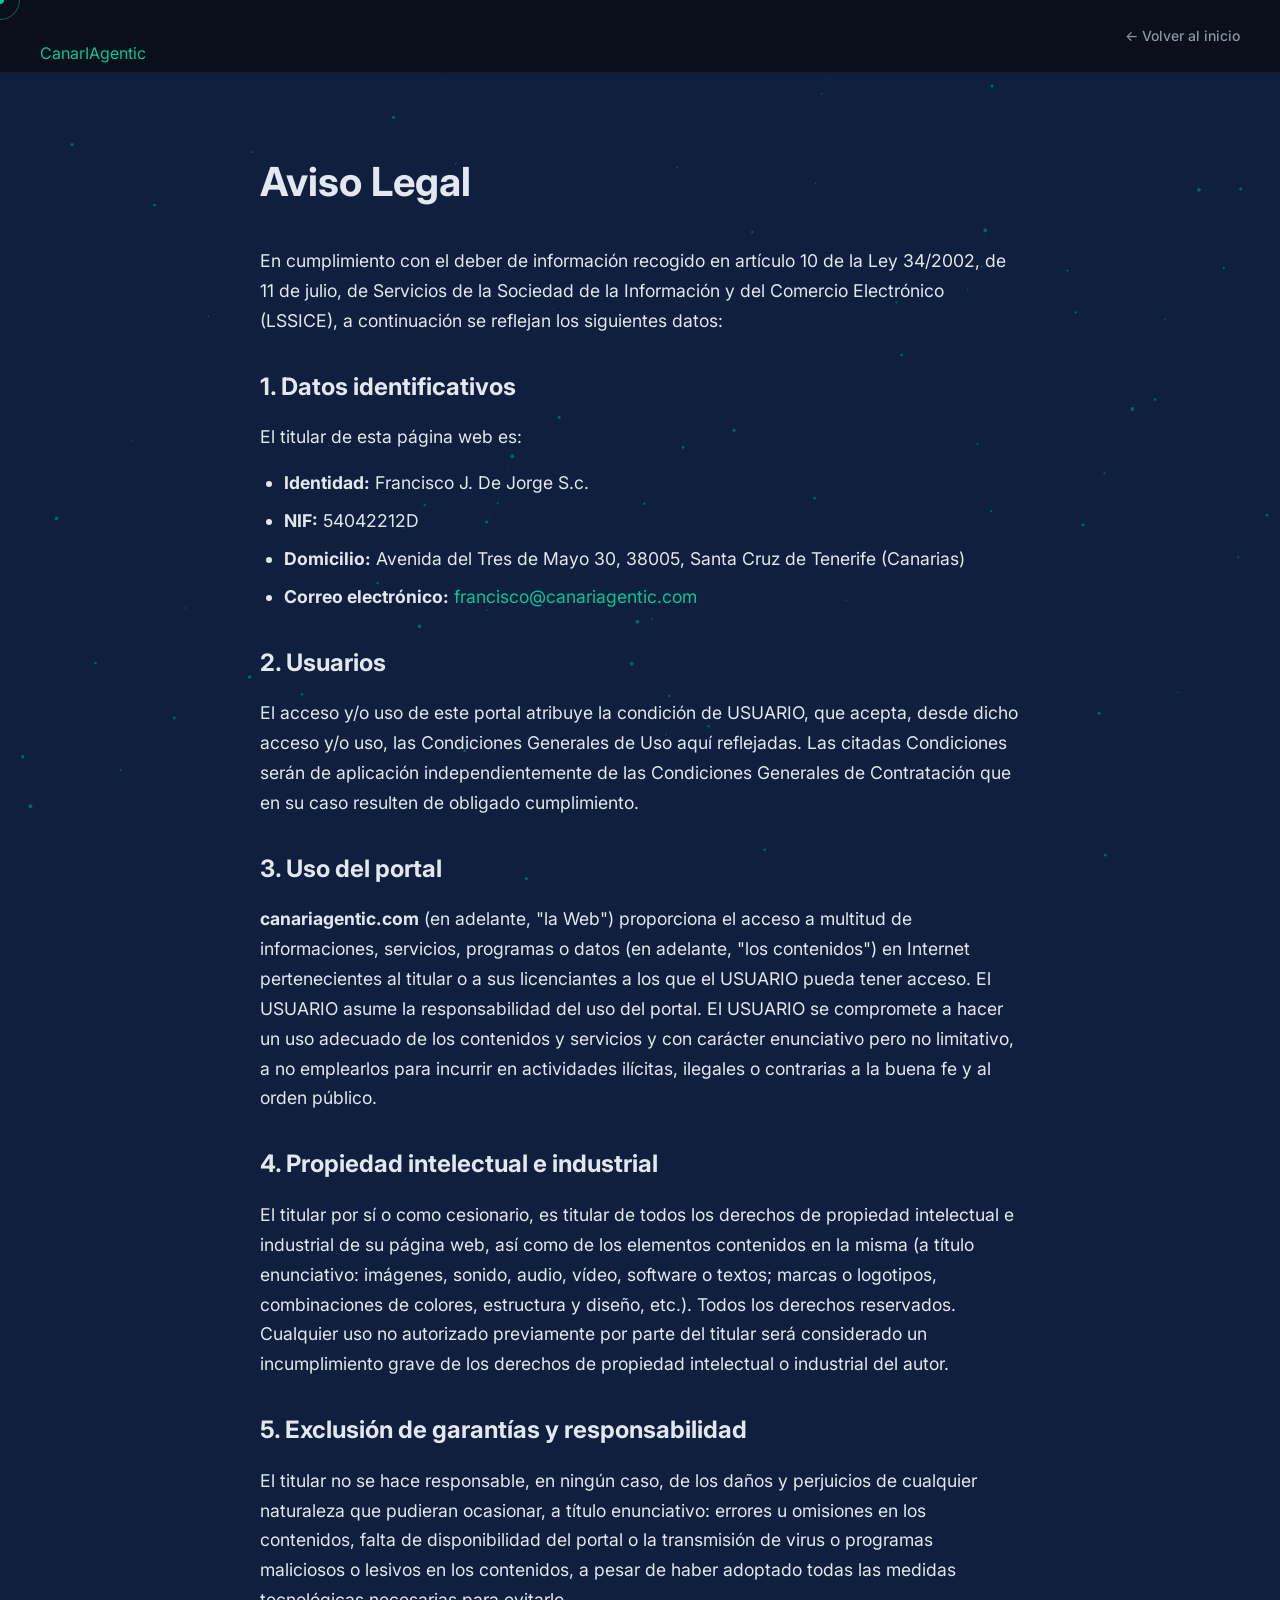
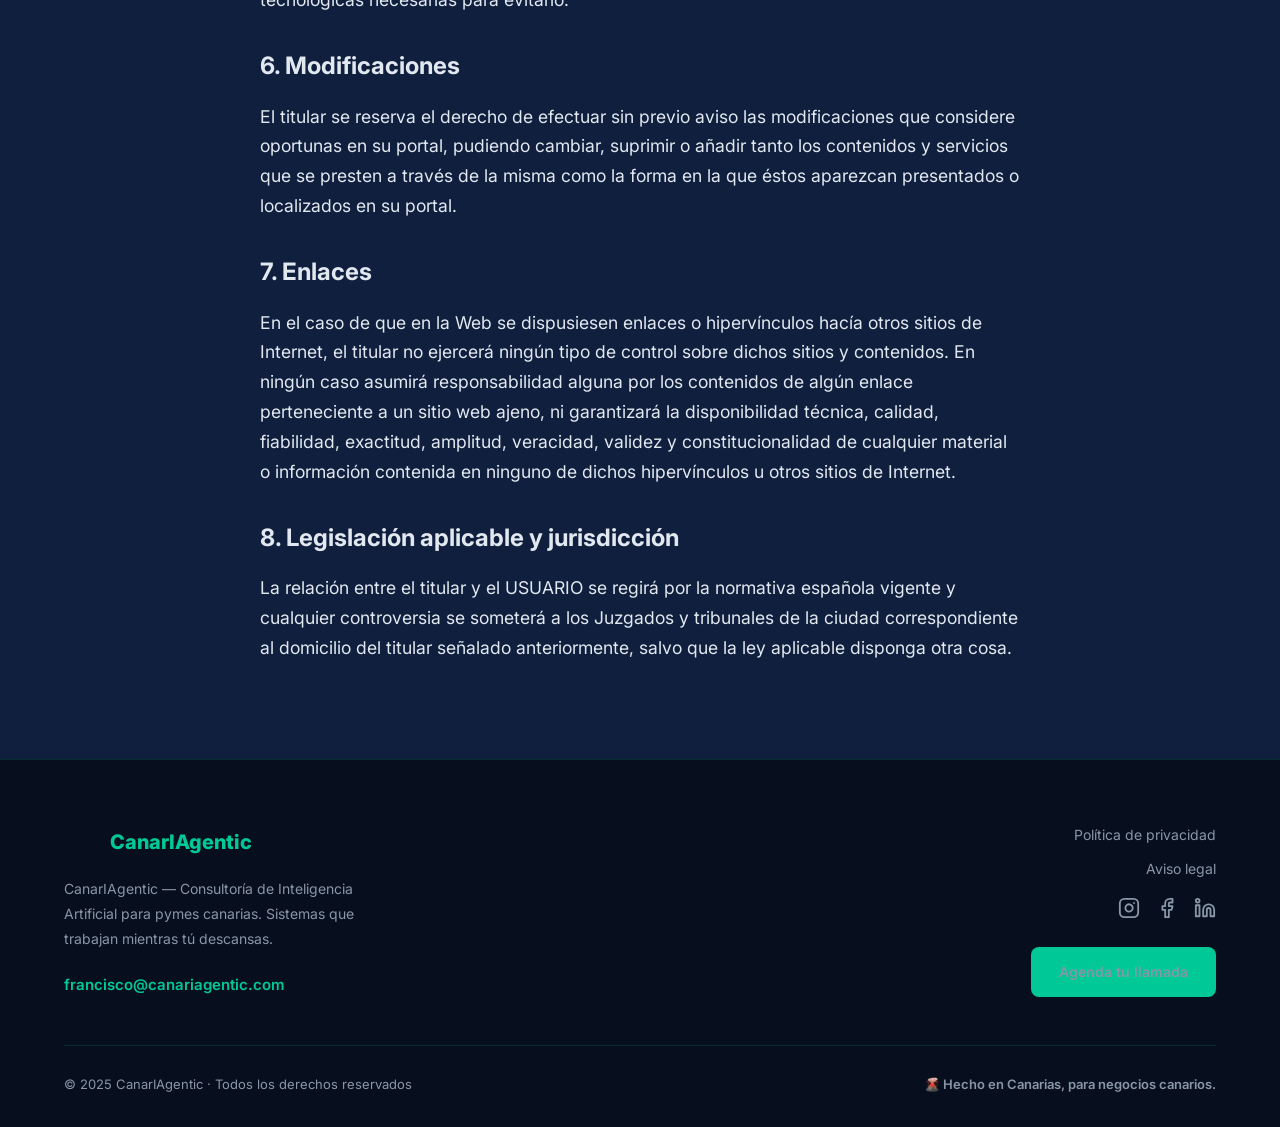
==== commit caeb5fa0: "Hacer clicables los correos electrónicos" ====
--- a/aviso-legal.html
+++ b/aviso-legal.html
@@ -85,7 +85,7 @@
       <li><strong>Identidad:</strong> Francisco J. De Jorge S.c.</li>
       <li><strong>NIF:</strong> 54042212D</li>
       <li><strong>Domicilio:</strong> Avenida del Tres de Mayo 30, 38005, Santa Cruz de Tenerife (Canarias)</li>
-      <li><strong>Correo electrónico:</strong> francisco@canariagentic.com</li>
+      <li><strong>Correo electrónico:</strong> <a href="mailto:francisco@canariagentic.com">francisco@canariagentic.com</a></li>
     </ul>
 
     <h2>2. Usuarios</h2>
--- a/style.css
+++ b/style.css
@@ -525,8 +525,8 @@
   .sectors-grid{grid-template-columns:1fr 1fr;}
   .appt-cols{grid-template-columns:1fr;}
   .footer-bottom{flex-direction:column;text-align:center;}
-  .calendar-container{padding:20px 10px;}
-  .iframe-wrapper{height:750px;}
+  .calendar-container{padding:20px 0;}
+  .iframe-wrapper{height:900px; border-radius: 8px;}
   .iframe-wrapper iframe{height:100%;}
 }
 @media(max-width:480px){
@@ -804,6 +804,7 @@
 @media(max-width: 768px) {
   .services-grid { grid-template-columns: 1fr; max-width: 100%; }
   .process-step { grid-template-columns: 48px 2px 1fr; gap: 0 16px; }
+  .process-step-last { grid-template-columns: 48px 1fr; }
   .process-dot { width: 48px; height: 48px; }
   .process-connector { margin-top: 48px; }
   .process-content h3 { font-size: 18px; }
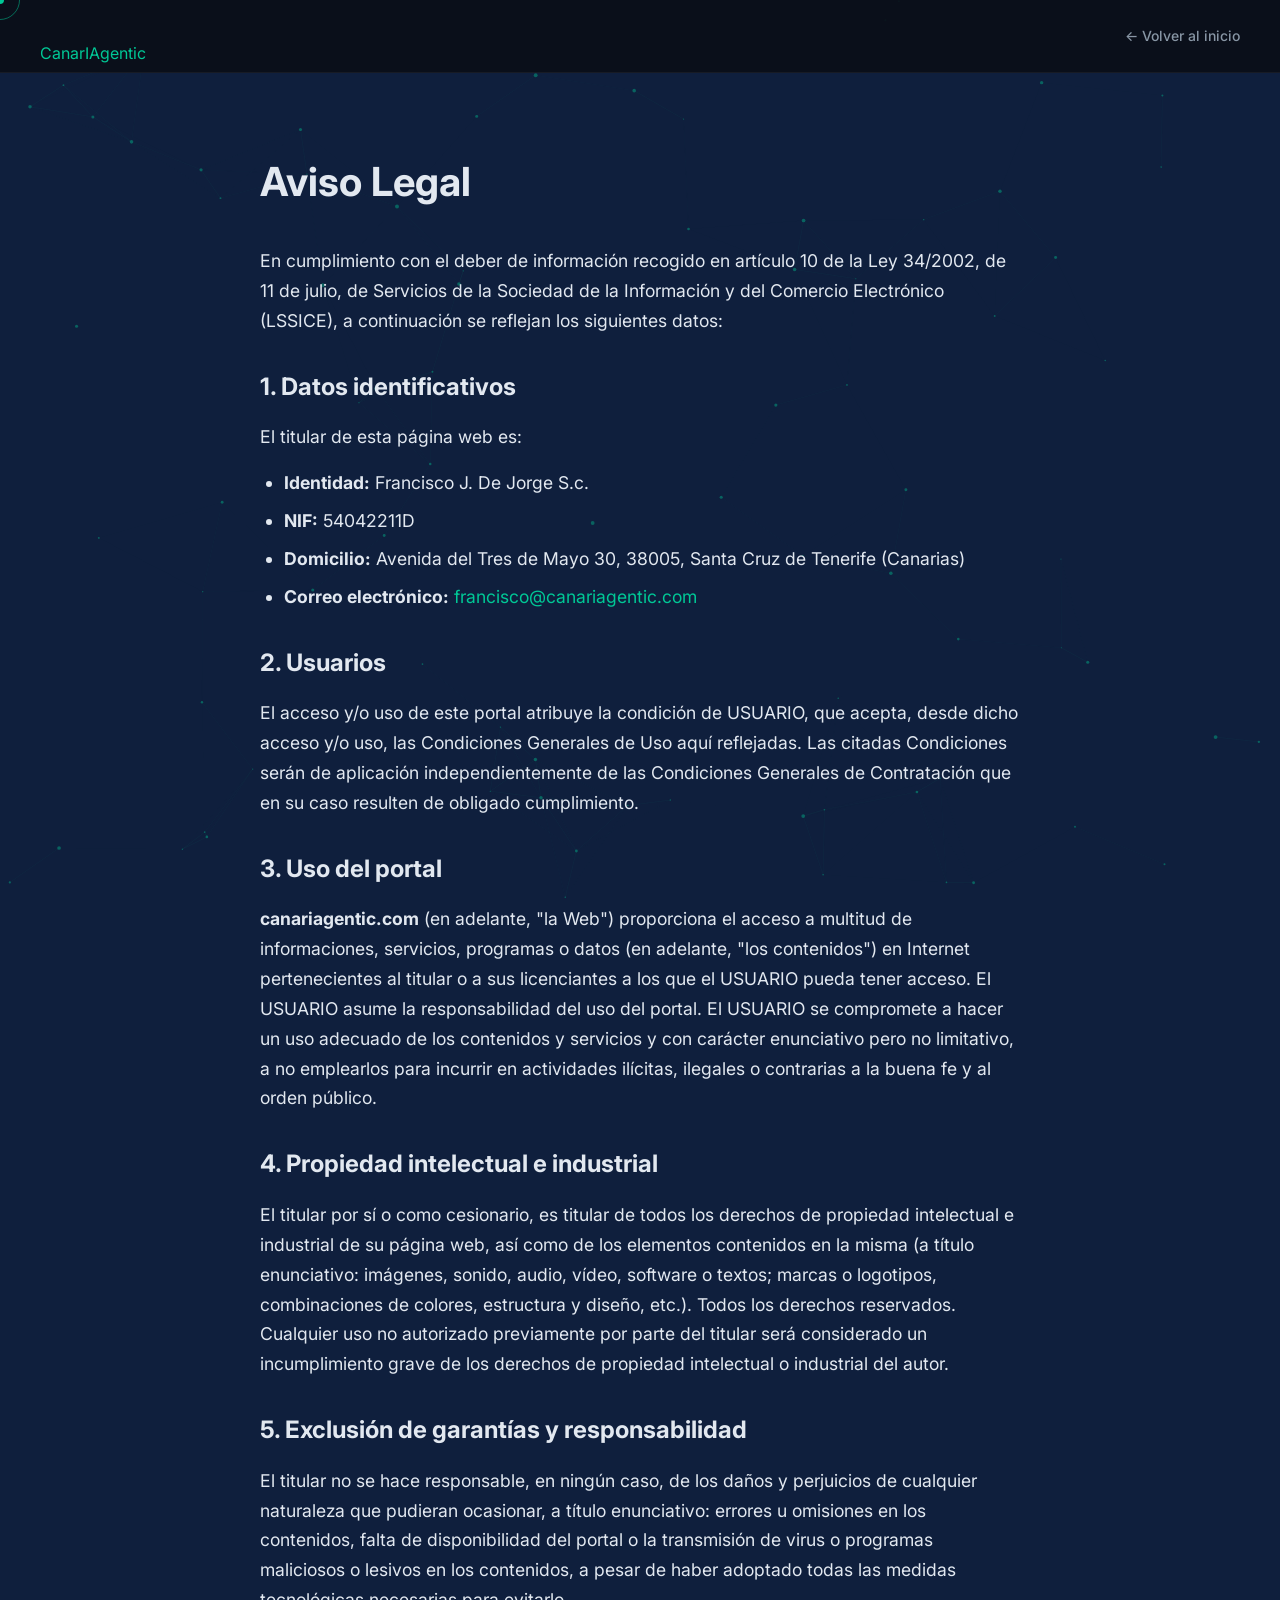
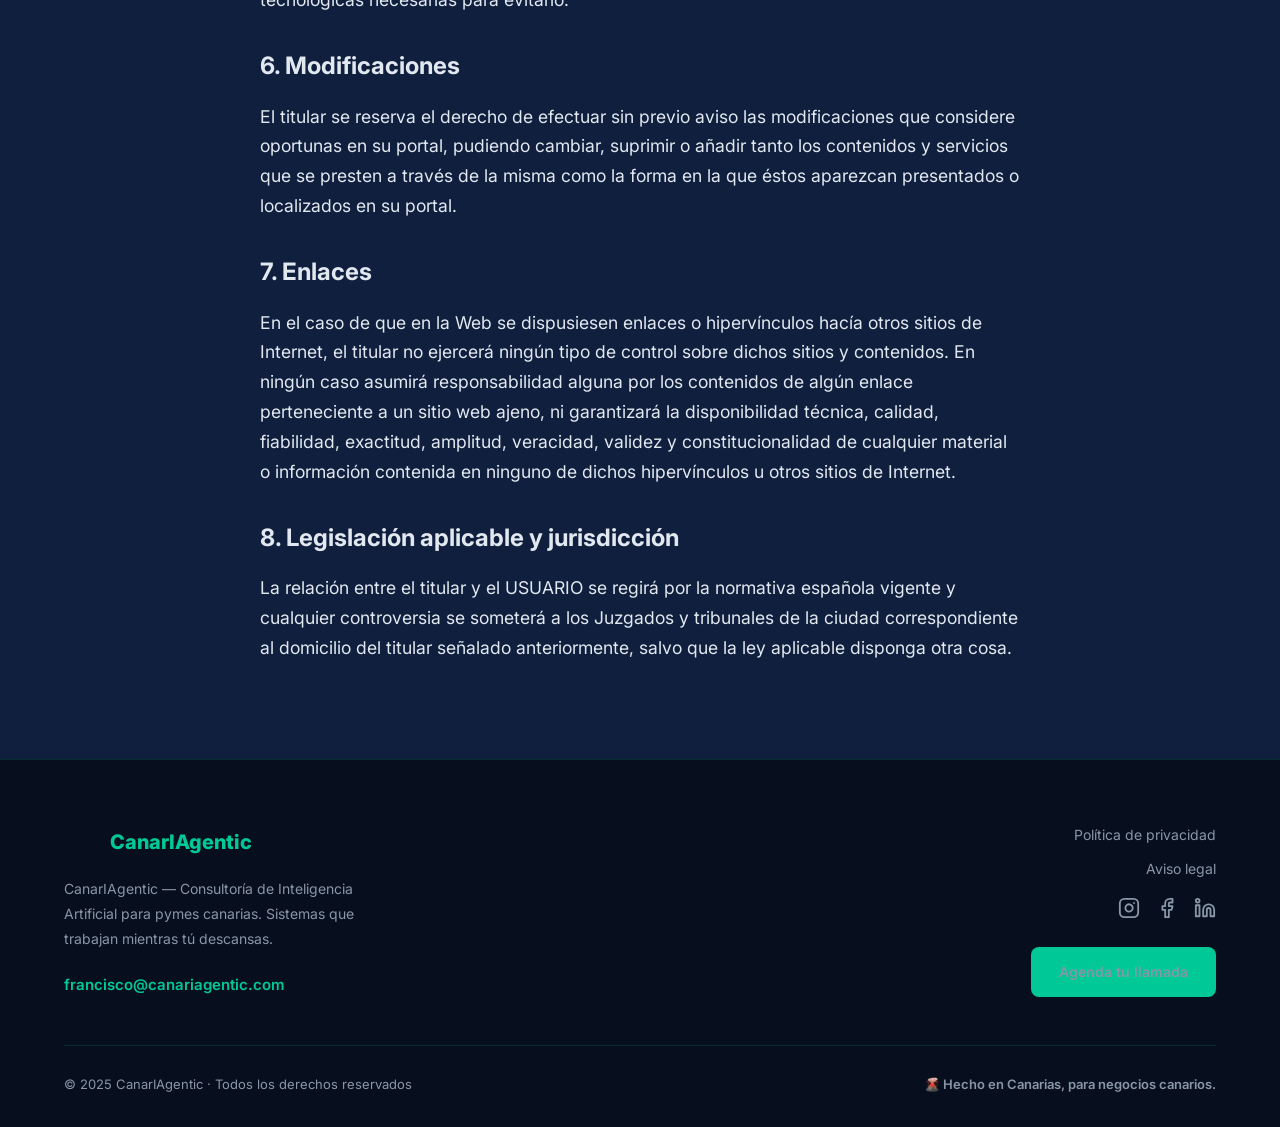
==== commit 61910808: "Corregir NIF" ====
--- a/aviso-legal.html
+++ b/aviso-legal.html
@@ -83,7 +83,7 @@
     <p>El titular de esta página web es:</p>
     <ul>
       <li><strong>Identidad:</strong> Francisco J. De Jorge S.c.</li>
-      <li><strong>NIF:</strong> 54042212D</li>
+      <li><strong>NIF:</strong> 54042211D</li>
       <li><strong>Domicilio:</strong> Avenida del Tres de Mayo 30, 38005, Santa Cruz de Tenerife (Canarias)</li>
       <li><strong>Correo electrónico:</strong> <a href="mailto:francisco@canariagentic.com">francisco@canariagentic.com</a></li>
     </ul>
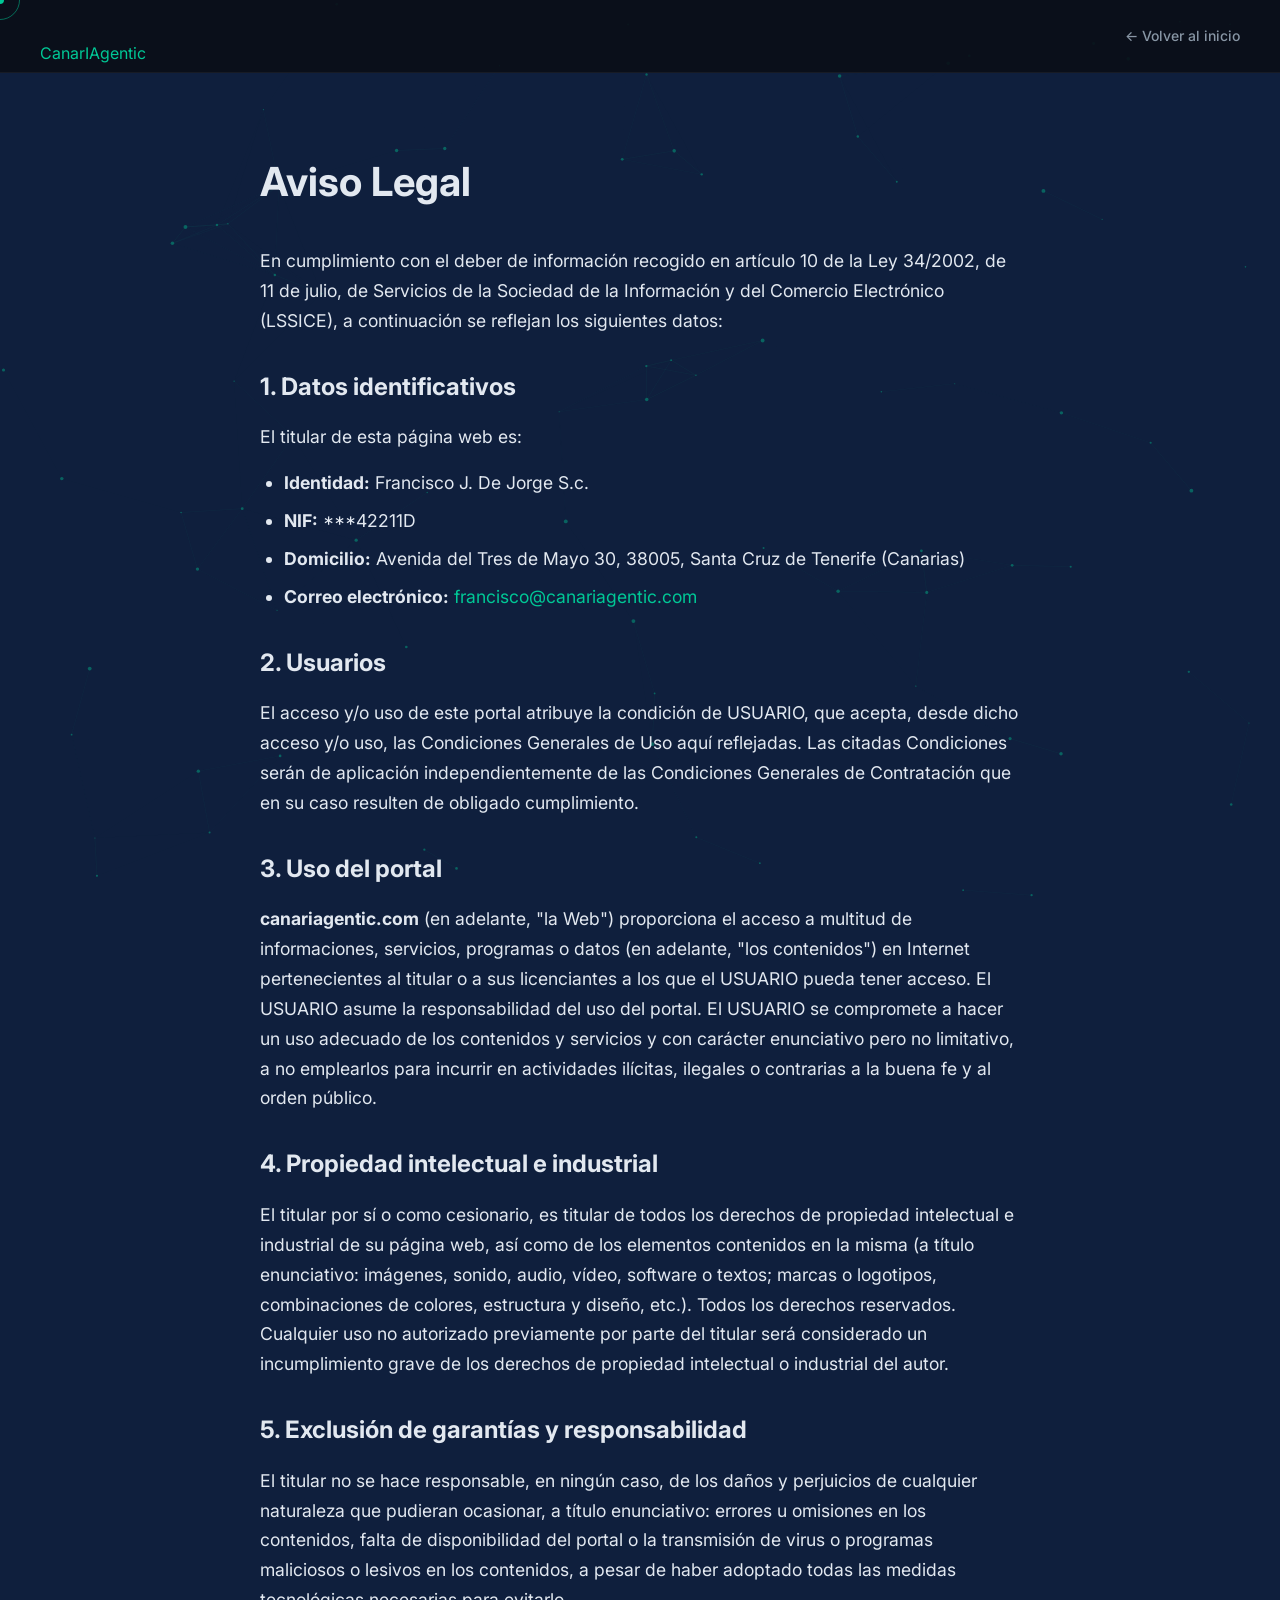
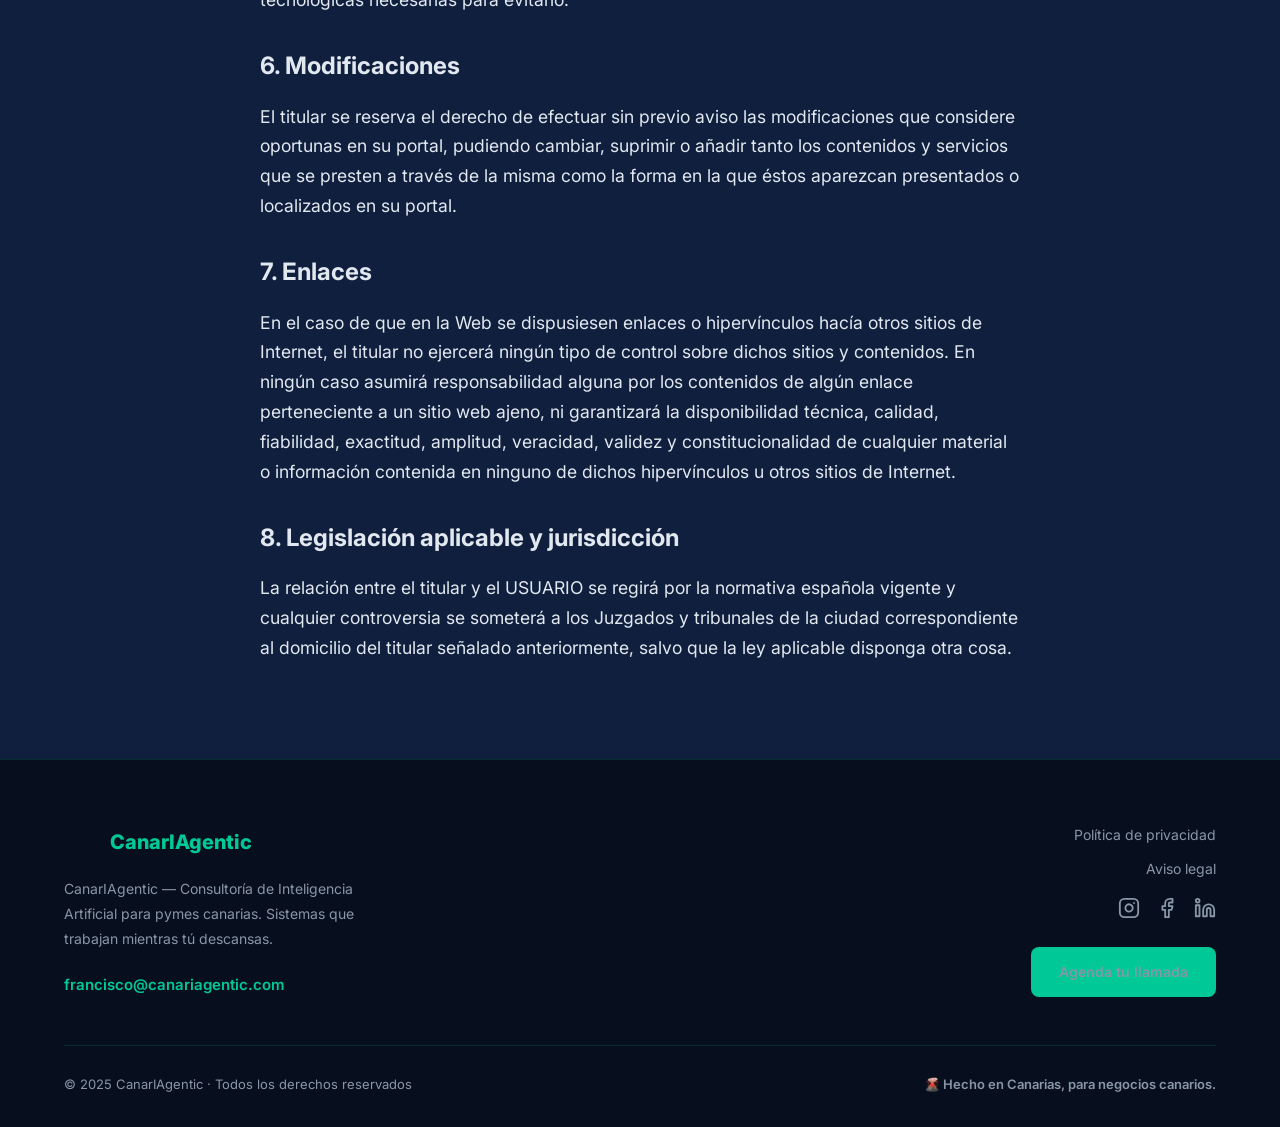
==== commit 0c717cc3: "Ofuscar DNI" ====
--- a/aviso-legal.html
+++ b/aviso-legal.html
@@ -83,7 +83,7 @@
     <p>El titular de esta página web es:</p>
     <ul>
       <li><strong>Identidad:</strong> Francisco J. De Jorge S.c.</li>
-      <li><strong>NIF:</strong> 54042211D</li>
+      <li><strong>NIF:</strong> ***42211D</li>
       <li><strong>Domicilio:</strong> Avenida del Tres de Mayo 30, 38005, Santa Cruz de Tenerife (Canarias)</li>
       <li><strong>Correo electrónico:</strong> <a href="mailto:francisco@canariagentic.com">francisco@canariagentic.com</a></li>
     </ul>
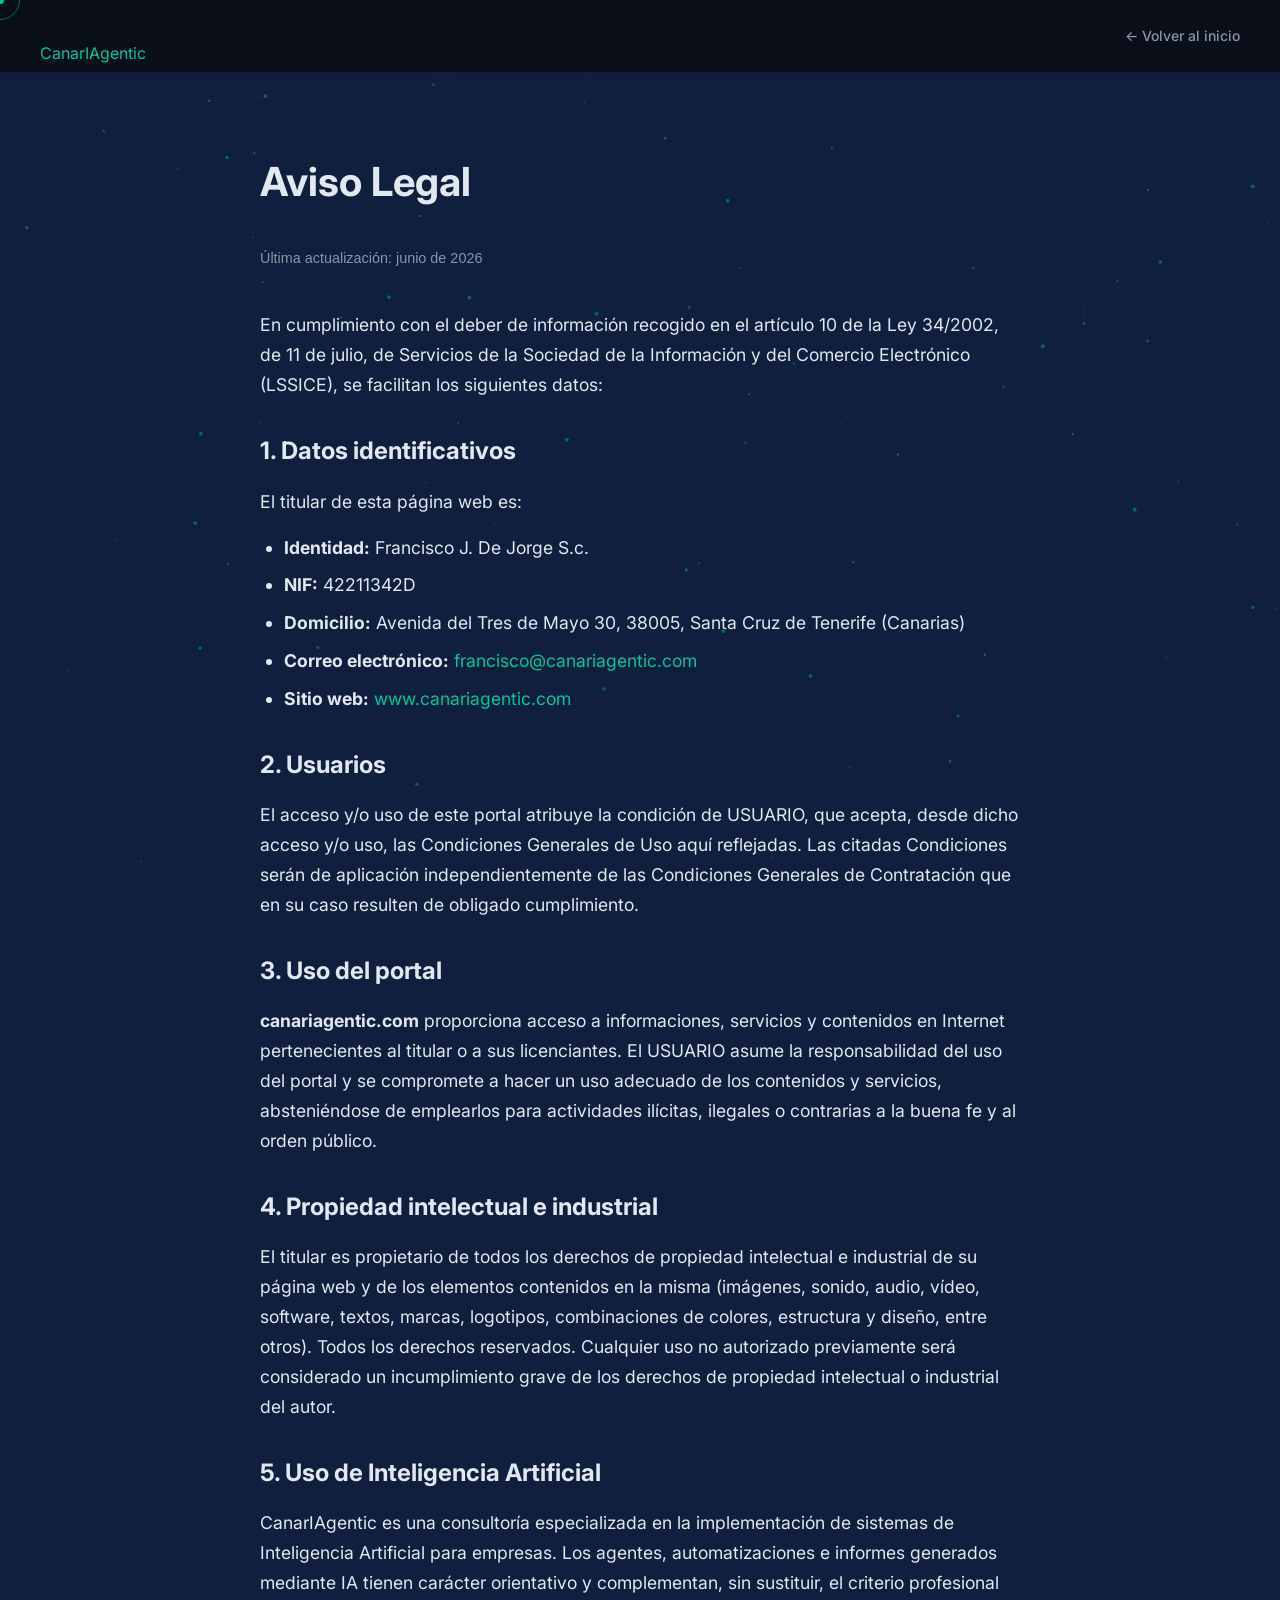
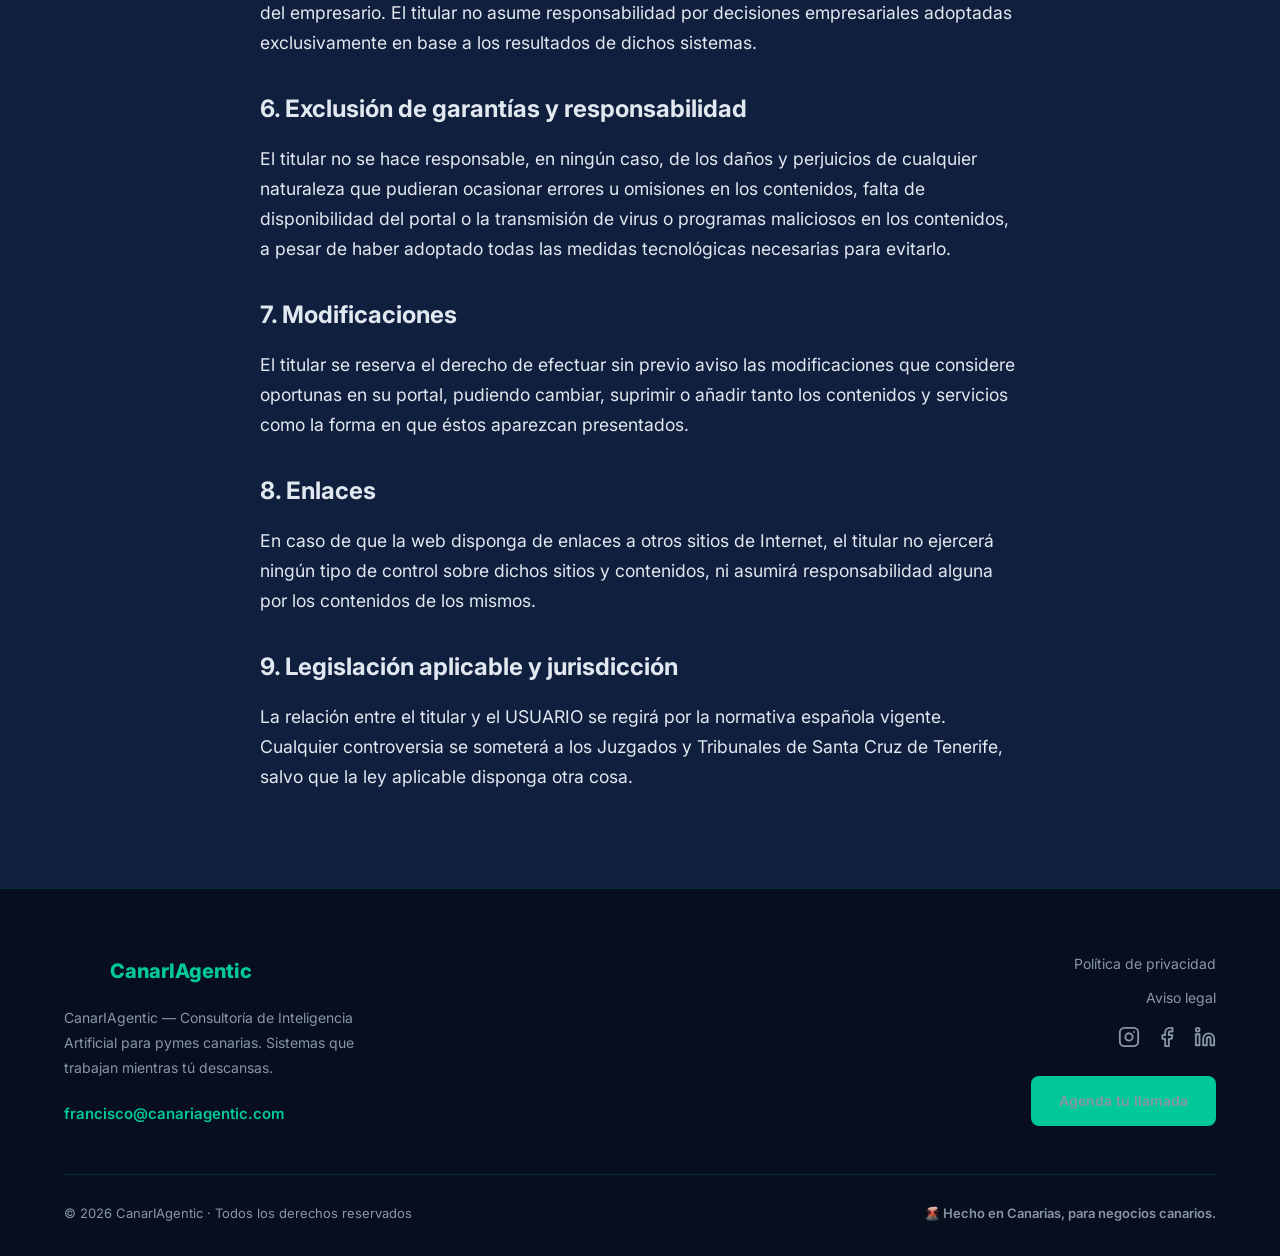
==== commit 3e398da6: "Legal: NIF completo, cláusula IA, copyright 2026, jurisdicción Santa Cruz de Tenerife" ====
--- a/aviso-legal.html
+++ b/aviso-legal.html
@@ -5,151 +5,94 @@
 <meta name="viewport" content="width=device-width,initial-scale=1.0">
 <title>Aviso Legal — CanarIAgentic</title>
 <link rel="stylesheet" href="style.css">
-<!-- Favicon -->
 <link rel="icon" type="image/webp" href="fotos/logo_icon_1.webp">
 <link rel="apple-touch-icon" href="fotos/logo_icon_1.webp">
 <style>
-  .legal-section {
-    padding: 150px 0 80px;
-    background-color: var(--bg-dark);
-  }
-  .legal-section h1 {
-    color: var(--text-light);
-    margin-bottom: 2rem;
-    font-size: 2.5rem;
-  }
-  .legal-section h2 {
-    color: var(--text-light);
-    margin-top: 2rem;
-    margin-bottom: 1rem;
-    font-size: 1.5rem;
-  }
-  .legal-section p, .legal-section li {
-    margin-bottom: 1rem;
-    line-height: 1.7;
-    font-size: 1.1rem;
-    color: var(--text-muted);
-  }
-  .legal-section ul {
-    margin-bottom: 1.5rem;
-    padding-left: 1.5rem;
-  }
-  .legal-section li {
-    margin-bottom: 0.5rem;
-  }
-  .legal-section strong {
-    color: var(--text-light);
-  }
-  .legal-section a {
-    color: var(--green);
-    text-decoration: none;
-  }
-  .legal-section a:hover {
-    text-decoration: underline;
-  }
-  .legal-container {
-    max-width: 800px;
-    margin: 0 auto;
-    padding: 0 20px;
-  }
+  .legal-section { padding: 150px 0 80px; background-color: var(--bg-dark); }
+  .legal-section h1 { color: var(--text-light); margin-bottom: 2rem; font-size: 2.5rem; }
+  .legal-section .updated { color: var(--gray); font-size: 0.9rem; margin-bottom: 2.5rem; font-family: sans-serif; }
+  .legal-section h2 { color: var(--text-light); margin-top: 2rem; margin-bottom: 1rem; font-size: 1.5rem; }
+  .legal-section p, .legal-section li { margin-bottom: 1rem; line-height: 1.7; font-size: 1.1rem; color: var(--text-muted); }
+  .legal-section ul { margin-bottom: 1.5rem; padding-left: 1.5rem; }
+  .legal-section li { margin-bottom: 0.5rem; }
+  .legal-section strong { color: var(--text-light); }
+  .legal-section a { color: var(--green); text-decoration: none; }
+  .legal-section a:hover { text-decoration: underline; }
+  .legal-container { max-width: 800px; margin: 0 auto; padding: 0 20px; }
 </style>
 </head>
 <body>
-
-<!-- CANVAS BACKGROUND NEURONAL EFFECT -->
 <canvas id="neural-canvas"></canvas>
-
-<!-- HEADER -->
 <header id="header" style="background: rgba(10,14,23,0.9); border-bottom: 1px solid rgba(255,255,255,0.05);">
   <div class="header-inner">
     <a href="index.html" class="logo">
-      <div class="logo-icon">
-        <video src="video-1776110286845.mp4" autoplay loop muted playsinline aria-hidden="true"></video>
-      </div>
+      <div class="logo-icon"><video src="video-1776110286845.mp4" autoplay loop muted playsinline aria-hidden="true"></video></div>
       <span>Canar<span style="color:var(--green);">IA</span>gentic</span>
     </a>
-    <nav id="mainNav">
-      <a href="index.html">← Volver al inicio</a>
-    </nav>
+    <nav id="mainNav"><a href="index.html">← Volver al inicio</a></nav>
   </div>
 </header>
-
 <section class="legal-section">
   <div class="legal-container">
     <h1>Aviso Legal</h1>
-    <p>En cumplimiento con el deber de información recogido en artículo 10 de la Ley 34/2002, de 11 de julio, de Servicios de la Sociedad de la Información y del Comercio Electrónico (LSSICE), a continuación se reflejan los siguientes datos:</p>
-    
+    <p class="updated">Última actualización: junio de 2026</p>
+    <p>En cumplimiento con el deber de información recogido en el artículo 10 de la Ley 34/2002, de 11 de julio, de Servicios de la Sociedad de la Información y del Comercio Electrónico (LSSICE), se facilitan los siguientes datos:</p>
     <h2>1. Datos identificativos</h2>
     <p>El titular de esta página web es:</p>
     <ul>
       <li><strong>Identidad:</strong> Francisco J. De Jorge S.c.</li>
-      <li><strong>NIF:</strong> ***42211D</li>
+      <li><strong>NIF:</strong> 42211342D</li>
       <li><strong>Domicilio:</strong> Avenida del Tres de Mayo 30, 38005, Santa Cruz de Tenerife (Canarias)</li>
       <li><strong>Correo electrónico:</strong> <a href="mailto:francisco@canariagentic.com">francisco@canariagentic.com</a></li>
+      <li><strong>Sitio web:</strong> <a href="https://www.canariagentic.com">www.canariagentic.com</a></li>
     </ul>
-
     <h2>2. Usuarios</h2>
     <p>El acceso y/o uso de este portal atribuye la condición de USUARIO, que acepta, desde dicho acceso y/o uso, las Condiciones Generales de Uso aquí reflejadas. Las citadas Condiciones serán de aplicación independientemente de las Condiciones Generales de Contratación que en su caso resulten de obligado cumplimiento.</p>
-
     <h2>3. Uso del portal</h2>
-    <p><strong>canariagentic.com</strong> (en adelante, "la Web") proporciona el acceso a multitud de informaciones, servicios, programas o datos (en adelante, "los contenidos") en Internet pertenecientes al titular o a sus licenciantes a los que el USUARIO pueda tener acceso. El USUARIO asume la responsabilidad del uso del portal. El USUARIO se compromete a hacer un uso adecuado de los contenidos y servicios y con carácter enunciativo pero no limitativo, a no emplearlos para incurrir en actividades ilícitas, ilegales o contrarias a la buena fe y al orden público.</p>
-
+    <p><strong>canariagentic.com</strong> proporciona acceso a informaciones, servicios y contenidos en Internet pertenecientes al titular o a sus licenciantes. El USUARIO asume la responsabilidad del uso del portal y se compromete a hacer un uso adecuado de los contenidos y servicios, absteniéndose de emplearlos para actividades ilícitas, ilegales o contrarias a la buena fe y al orden público.</p>
     <h2>4. Propiedad intelectual e industrial</h2>
-    <p>El titular por sí o como cesionario, es titular de todos los derechos de propiedad intelectual e industrial de su página web, así como de los elementos contenidos en la misma (a título enunciativo: imágenes, sonido, audio, vídeo, software o textos; marcas o logotipos, combinaciones de colores, estructura y diseño, etc.). Todos los derechos reservados. Cualquier uso no autorizado previamente por parte del titular será considerado un incumplimiento grave de los derechos de propiedad intelectual o industrial del autor.</p>
-
-    <h2>5. Exclusión de garantías y responsabilidad</h2>
-    <p>El titular no se hace responsable, en ningún caso, de los daños y perjuicios de cualquier naturaleza que pudieran ocasionar, a título enunciativo: errores u omisiones en los contenidos, falta de disponibilidad del portal o la transmisión de virus o programas maliciosos o lesivos en los contenidos, a pesar de haber adoptado todas las medidas tecnológicas necesarias para evitarlo.</p>
-
-    <h2>6. Modificaciones</h2>
-    <p>El titular se reserva el derecho de efectuar sin previo aviso las modificaciones que considere oportunas en su portal, pudiendo cambiar, suprimir o añadir tanto los contenidos y servicios que se presten a través de la misma como la forma en la que éstos aparezcan presentados o localizados en su portal.</p>
-
-    <h2>7. Enlaces</h2>
-    <p>En el caso de que en la Web se dispusiesen enlaces o hipervínculos hacía otros sitios de Internet, el titular no ejercerá ningún tipo de control sobre dichos sitios y contenidos. En ningún caso asumirá responsabilidad alguna por los contenidos de algún enlace perteneciente a un sitio web ajeno, ni garantizará la disponibilidad técnica, calidad, fiabilidad, exactitud, amplitud, veracidad, validez y constitucionalidad de cualquier material o información contenida en ninguno de dichos hipervínculos u otros sitios de Internet.</p>
-
-    <h2>8. Legislación aplicable y jurisdicción</h2>
-    <p>La relación entre el titular y el USUARIO se regirá por la normativa española vigente y cualquier controversia se someterá a los Juzgados y tribunales de la ciudad correspondiente al domicilio del titular señalado anteriormente, salvo que la ley aplicable disponga otra cosa.</p>
+    <p>El titular es propietario de todos los derechos de propiedad intelectual e industrial de su página web y de los elementos contenidos en la misma (imágenes, sonido, audio, vídeo, software, textos, marcas, logotipos, combinaciones de colores, estructura y diseño, entre otros). Todos los derechos reservados. Cualquier uso no autorizado previamente será considerado un incumplimiento grave de los derechos de propiedad intelectual o industrial del autor.</p>
+    <h2>5. Uso de Inteligencia Artificial</h2>
+    <p>CanarIAgentic es una consultoría especializada en la implementación de sistemas de Inteligencia Artificial para empresas. Los agentes, automatizaciones e informes generados mediante IA tienen carácter orientativo y complementan, sin sustituir, el criterio profesional del empresario. El titular no asume responsabilidad por decisiones empresariales adoptadas exclusivamente en base a los resultados de dichos sistemas.</p>
+    <h2>6. Exclusión de garantías y responsabilidad</h2>
+    <p>El titular no se hace responsable, en ningún caso, de los daños y perjuicios de cualquier naturaleza que pudieran ocasionar errores u omisiones en los contenidos, falta de disponibilidad del portal o la transmisión de virus o programas maliciosos en los contenidos, a pesar de haber adoptado todas las medidas tecnológicas necesarias para evitarlo.</p>
+    <h2>7. Modificaciones</h2>
+    <p>El titular se reserva el derecho de efectuar sin previo aviso las modificaciones que considere oportunas en su portal, pudiendo cambiar, suprimir o añadir tanto los contenidos y servicios como la forma en que éstos aparezcan presentados.</p>
+    <h2>8. Enlaces</h2>
+    <p>En caso de que la web disponga de enlaces a otros sitios de Internet, el titular no ejercerá ningún tipo de control sobre dichos sitios y contenidos, ni asumirá responsabilidad alguna por los contenidos de los mismos.</p>
+    <h2>9. Legislación aplicable y jurisdicción</h2>
+    <p>La relación entre el titular y el USUARIO se regirá por la normativa española vigente. Cualquier controversia se someterá a los Juzgados y Tribunales de Santa Cruz de Tenerife, salvo que la ley aplicable disponga otra cosa.</p>
   </div>
 </section>
-
-<!-- FOOTER -->
 <footer>
   <div class="container">
     <div class="footer-top">
       <div>
         <div class="footer-logo">
-          <div class="logo-icon">
-            <video src="video-1776110286845.mp4" autoplay loop muted playsinline aria-hidden="true"></video>
-          </div>
+          <div class="logo-icon"><video src="video-1776110286845.mp4" autoplay loop muted playsinline aria-hidden="true"></video></div>
           <span>Canar<span style="color:var(--green);">IA</span>gentic</span>
         </div>
         <p class="footer-desc">CanarIAgentic — Consultoría de Inteligencia Artificial para pymes canarias. Sistemas que trabajan mientras tú descansas.</p>
         <a href="mailto:francisco@canariagentic.com" class="footer-email">francisco@canariagentic.com</a>
       </div>
       <div class="footer-links">
-        <a href="#">Política de privacidad</a>
+        <a href="politica-privacidad.html">Política de privacidad</a>
         <a href="aviso-legal.html">Aviso legal</a>
         <div style="display: flex; gap: 16px; margin: 4px 0;">
-          <a href="https://www.instagram.com/canariagentic/" target="_blank" aria-label="Instagram" style="display:flex; align-items:center;">
-            <svg xmlns="http://www.w3.org/2000/svg" width="22" height="22" viewBox="0 0 24 24" fill="none" stroke="currentColor" stroke-width="2" stroke-linecap="round" stroke-linejoin="round"><rect x="2" y="2" width="20" height="20" rx="5" ry="5"></rect><path d="M16 11.37A4 4 0 1 1 12.63 8 4 4 0 0 1 16 11.37z"></path><line x1="17.5" y1="6.5" x2="17.51" y2="6.5"></line></svg>
-          </a>
-          <a href="https://www.facebook.com/profile.php?id=61579694325128" target="_blank" aria-label="Facebook" style="display:flex; align-items:center;">
-            <svg xmlns="http://www.w3.org/2000/svg" width="22" height="22" viewBox="0 0 24 24" fill="none" stroke="currentColor" stroke-width="2" stroke-linecap="round" stroke-linejoin="round"><path d="M18 2h-3a5 5 0 0 0-5 5v3H7v4h3v8h4v-8h3l1-4h-4V7a1 1 0 0 1 1-1h3z"></path></svg>
-          </a>
-          <a href="https://linkedin.com" target="_blank" aria-label="LinkedIn" style="display:flex; align-items:center;">
-            <svg xmlns="http://www.w3.org/2000/svg" width="22" height="22" viewBox="0 0 24 24" fill="none" stroke="currentColor" stroke-width="2" stroke-linecap="round" stroke-linejoin="round"><path d="M16 8a6 6 0 0 1 6 6v7h-4v-7a2 2 0 0 0-2-2 2 2 0 0 0-2 2v7h-4v-7a6 6 0 0 1 6-6z"></path><rect x="2" y="9" width="4" height="12"></rect><circle cx="4" cy="4" r="2"></circle></svg>
-          </a>
+          <a href="https://www.instagram.com/canariagentic/" target="_blank" aria-label="Instagram" style="display:flex; align-items:center;"><svg xmlns="http://www.w3.org/2000/svg" width="22" height="22" viewBox="0 0 24 24" fill="none" stroke="currentColor" stroke-width="2" stroke-linecap="round" stroke-linejoin="round"><rect x="2" y="2" width="20" height="20" rx="5" ry="5"></rect><path d="M16 11.37A4 4 0 1 1 12.63 8 4 4 0 0 1 16 11.37z"></path><line x1="17.5" y1="6.5" x2="17.51" y2="6.5"></line></svg></a>
+          <a href="https://www.facebook.com/profile.php?id=61579694325128" target="_blank" aria-label="Facebook" style="display:flex; align-items:center;"><svg xmlns="http://www.w3.org/2000/svg" width="22" height="22" viewBox="0 0 24 24" fill="none" stroke="currentColor" stroke-width="2" stroke-linecap="round" stroke-linejoin="round"><path d="M18 2h-3a5 5 0 0 0-5 5v3H7v4h3v8h4v-8h3l1-4h-4V7a1 1 0 0 1 1-1h3z"></path></svg></a>
+          <a href="https://www.linkedin.com/in/francisco-j-jorge-05318617b/" target="_blank" aria-label="LinkedIn" style="display:flex; align-items:center;"><svg xmlns="http://www.w3.org/2000/svg" width="22" height="22" viewBox="0 0 24 24" fill="none" stroke="currentColor" stroke-width="2" stroke-linecap="round" stroke-linejoin="round"><path d="M16 8a6 6 0 0 1 6 6v7h-4v-7a2 2 0 0 0-2-2 2 2 0 0 0-2 2v7h-4v-7a6 6 0 0 1 6-6z"></path><rect x="2" y="9" width="4" height="12"></rect><circle cx="4" cy="4" r="2"></circle></svg></a>
         </div>
         <a href="index.html#agenda" class="btn btn-primary" style="margin-top:12px">Agenda tu llamada</a>
       </div>
     </div>
     <hr class="footer-divider">
     <div class="footer-bottom">
-      <p>© 2025 CanarIAgentic · Todos los derechos reservados</p>
+      <p>© 2026 CanarIAgentic · Todos los derechos reservados</p>
       <p class="footer-made">🌋 Hecho en Canarias, para negocios canarios.</p>
     </div>
   </div>
 </footer>
-
 <script src="app.js"></script>
 </body>
-</html>
+</html>
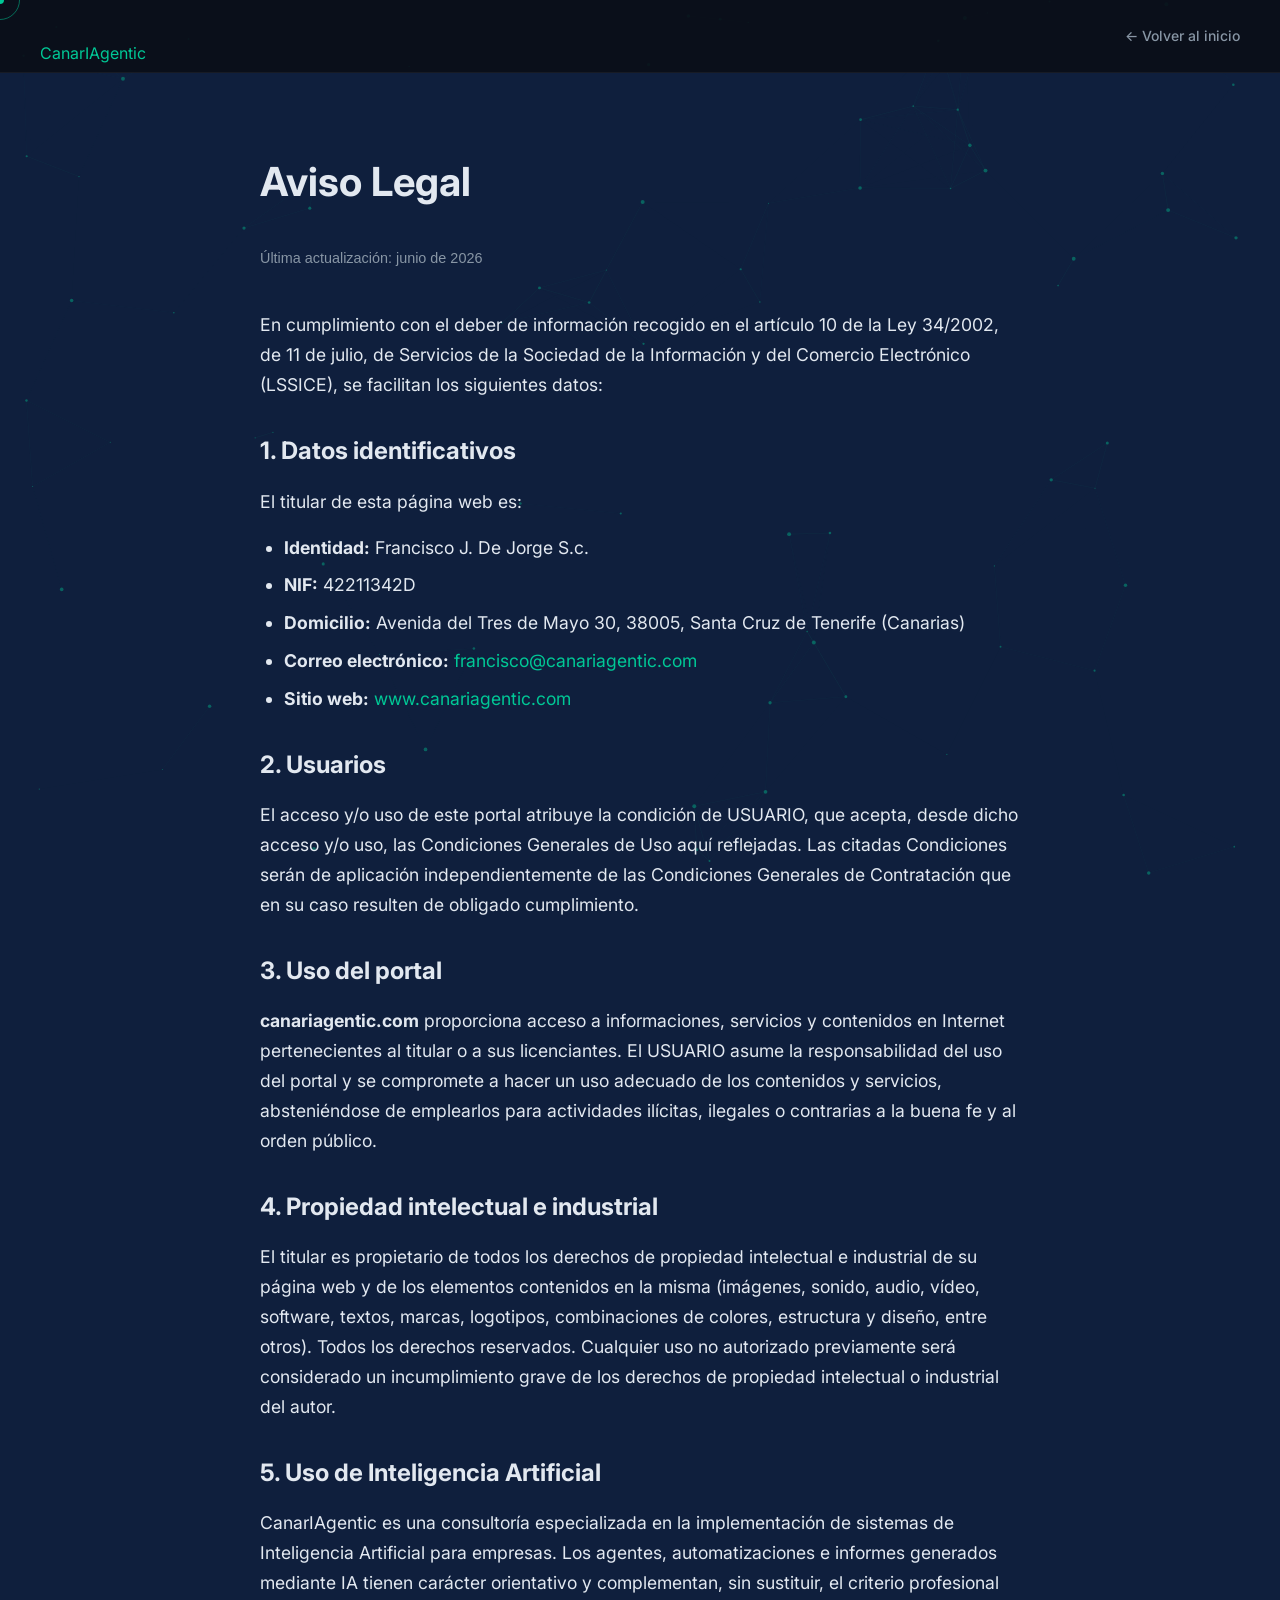
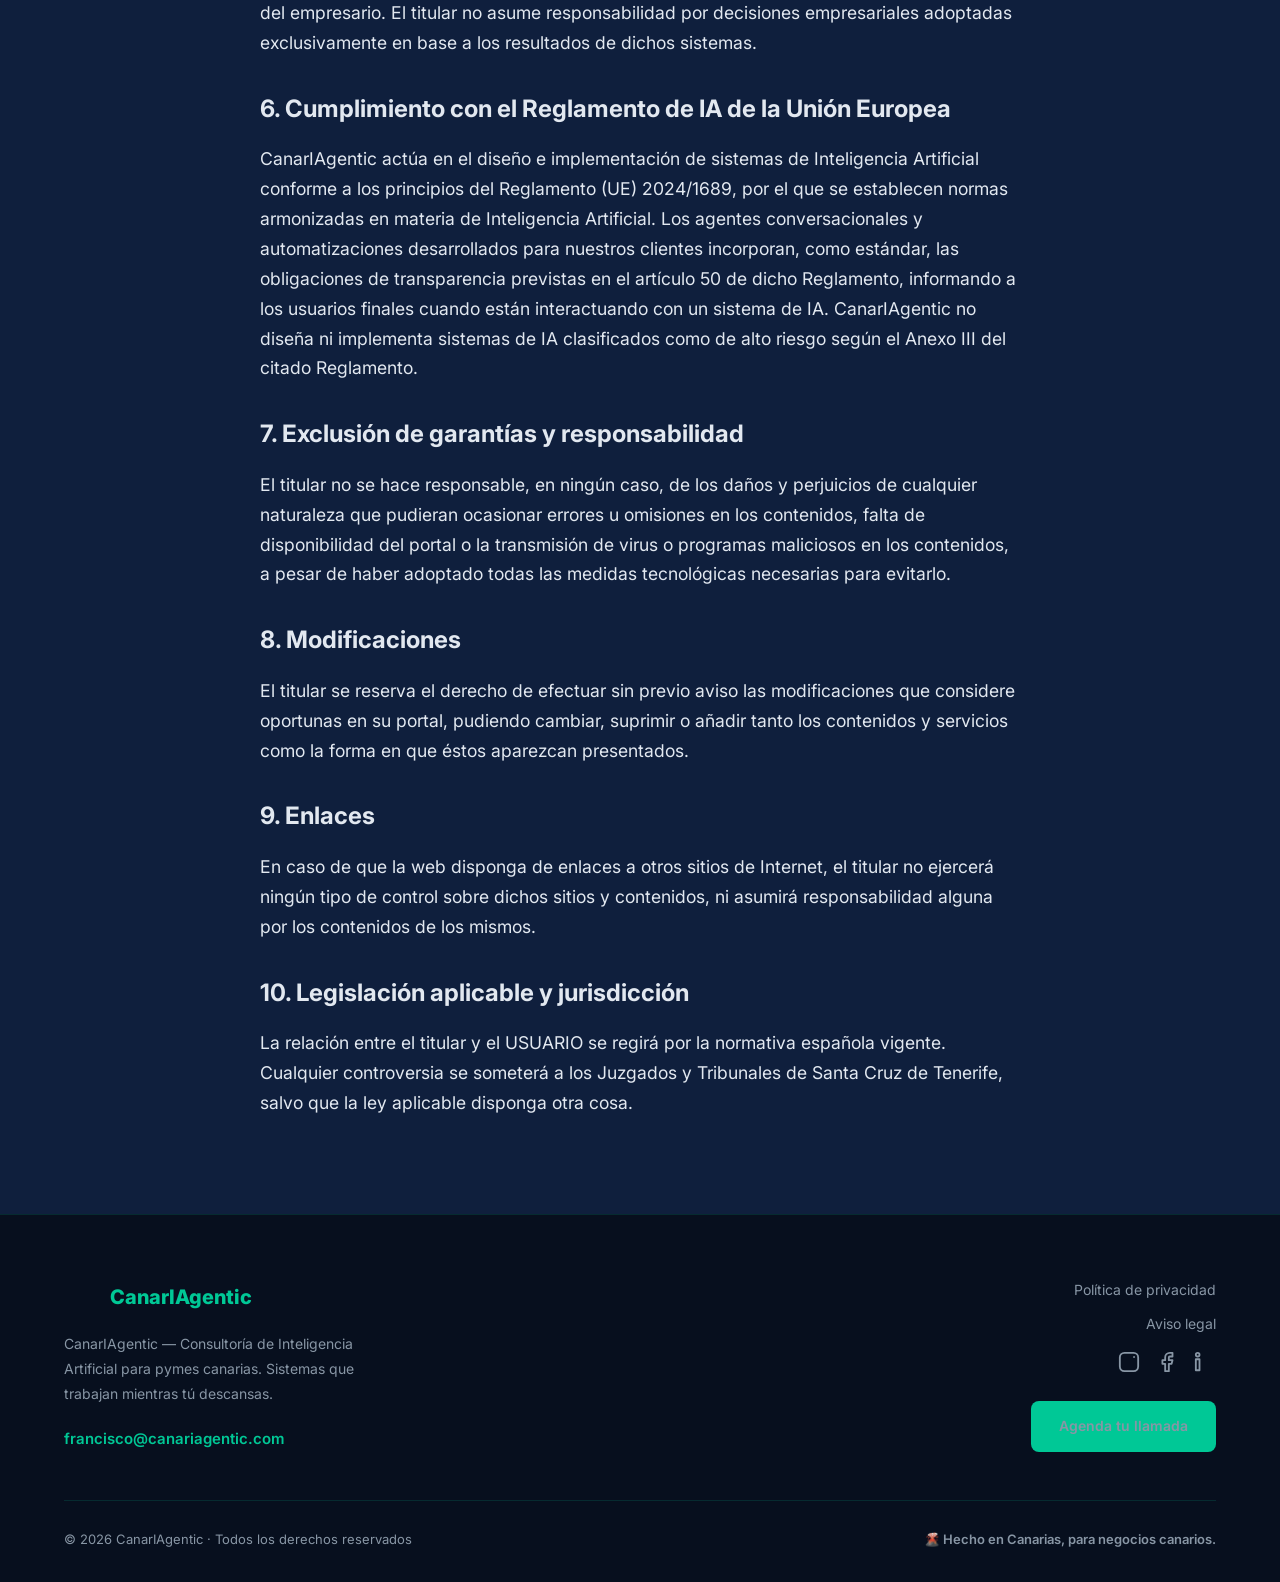
==== commit 5a19cc9e: "legal: añadir cláusula de cumplimiento del Reglamento de IA (UE) 2024/1689 Añade el punto 6 "Cumplim" ====
--- a/aviso-legal.html
+++ b/aviso-legal.html
@@ -54,13 +54,15 @@
     <p>El titular es propietario de todos los derechos de propiedad intelectual e industrial de su página web y de los elementos contenidos en la misma (imágenes, sonido, audio, vídeo, software, textos, marcas, logotipos, combinaciones de colores, estructura y diseño, entre otros). Todos los derechos reservados. Cualquier uso no autorizado previamente será considerado un incumplimiento grave de los derechos de propiedad intelectual o industrial del autor.</p>
     <h2>5. Uso de Inteligencia Artificial</h2>
     <p>CanarIAgentic es una consultoría especializada en la implementación de sistemas de Inteligencia Artificial para empresas. Los agentes, automatizaciones e informes generados mediante IA tienen carácter orientativo y complementan, sin sustituir, el criterio profesional del empresario. El titular no asume responsabilidad por decisiones empresariales adoptadas exclusivamente en base a los resultados de dichos sistemas.</p>
-    <h2>6. Exclusión de garantías y responsabilidad</h2>
+    <h2>6. Cumplimiento con el Reglamento de IA de la Unión Europea</h2>
+    <p>CanarIAgentic actúa en el diseño e implementación de sistemas de Inteligencia Artificial conforme a los principios del Reglamento (UE) 2024/1689, por el que se establecen normas armonizadas en materia de Inteligencia Artificial. Los agentes conversacionales y automatizaciones desarrollados para nuestros clientes incorporan, como estándar, las obligaciones de transparencia previstas en el artículo 50 de dicho Reglamento, informando a los usuarios finales cuando están interactuando con un sistema de IA. CanarIAgentic no diseña ni implementa sistemas de IA clasificados como de alto riesgo según el Anexo III del citado Reglamento.</p>
+    <h2>7. Exclusión de garantías y responsabilidad</h2>
     <p>El titular no se hace responsable, en ningún caso, de los daños y perjuicios de cualquier naturaleza que pudieran ocasionar errores u omisiones en los contenidos, falta de disponibilidad del portal o la transmisión de virus o programas maliciosos en los contenidos, a pesar de haber adoptado todas las medidas tecnológicas necesarias para evitarlo.</p>
-    <h2>7. Modificaciones</h2>
+    <h2>8. Modificaciones</h2>
     <p>El titular se reserva el derecho de efectuar sin previo aviso las modificaciones que considere oportunas en su portal, pudiendo cambiar, suprimir o añadir tanto los contenidos y servicios como la forma en que éstos aparezcan presentados.</p>
-    <h2>8. Enlaces</h2>
+    <h2>9. Enlaces</h2>
     <p>En caso de que la web disponga de enlaces a otros sitios de Internet, el titular no ejercerá ningún tipo de control sobre dichos sitios y contenidos, ni asumirá responsabilidad alguna por los contenidos de los mismos.</p>
-    <h2>9. Legislación aplicable y jurisdicción</h2>
+    <h2>10. Legislación aplicable y jurisdicción</h2>
     <p>La relación entre el titular y el USUARIO se regirá por la normativa española vigente. Cualquier controversia se someterá a los Juzgados y Tribunales de Santa Cruz de Tenerife, salvo que la ley aplicable disponga otra cosa.</p>
   </div>
 </section>
@@ -79,9 +81,9 @@
         <a href="politica-privacidad.html">Política de privacidad</a>
         <a href="aviso-legal.html">Aviso legal</a>
         <div style="display: flex; gap: 16px; margin: 4px 0;">
-          <a href="https://www.instagram.com/canariagentic/" target="_blank" aria-label="Instagram" style="display:flex; align-items:center;"><svg xmlns="http://www.w3.org/2000/svg" width="22" height="22" viewBox="0 0 24 24" fill="none" stroke="currentColor" stroke-width="2" stroke-linecap="round" stroke-linejoin="round"><rect x="2" y="2" width="20" height="20" rx="5" ry="5"></rect><path d="M16 11.37A4 4 0 1 1 12.63 8 4 4 0 0 1 16 11.37z"></path><line x1="17.5" y1="6.5" x2="17.51" y2="6.5"></line></svg></a>
+          <a href="https://www.instagram.com/canariagentic/" target="_blank" aria-label="Instagram" style="display:flex; align-items:center;"><svg xmlns="http://www.w3.org/2000/svg" width="22" height="22" viewBox="0 0 24 24" fill="none" stroke="currentColor" stroke-width="2" stroke-linecap="round" stroke-linejoin="round"><rect x="2" y="2" width="20" height="20" rx="5" ry="5"></rect><path d="M16 11.37A4401112.63 8 4 4 0 0 1 16 11.37z"></path><line x1="17.5" y1="6.5" x2="17.51" y2="6.5"></line></svg></a>
           <a href="https://www.facebook.com/profile.php?id=61579694325128" target="_blank" aria-label="Facebook" style="display:flex; align-items:center;"><svg xmlns="http://www.w3.org/2000/svg" width="22" height="22" viewBox="0 0 24 24" fill="none" stroke="currentColor" stroke-width="2" stroke-linecap="round" stroke-linejoin="round"><path d="M18 2h-3a5 5 0 0 0-5 5v3H7v4h3v8h4v-8h3l1-4h-4V7a1 1 0 0 1 1-1h3z"></path></svg></a>
-          <a href="https://www.linkedin.com/in/francisco-j-jorge-05318617b/" target="_blank" aria-label="LinkedIn" style="display:flex; align-items:center;"><svg xmlns="http://www.w3.org/2000/svg" width="22" height="22" viewBox="0 0 24 24" fill="none" stroke="currentColor" stroke-width="2" stroke-linecap="round" stroke-linejoin="round"><path d="M16 8a6 6 0 0 1 6 6v7h-4v-7a2 2 0 0 0-2-2 2 2 0 0 0-2 2v7h-4v-7a6 6 0 0 1 6-6z"></path><rect x="2" y="9" width="4" height="12"></rect><circle cx="4" cy="4" r="2"></circle></svg></a>
+          <a href="https://www.linkedin.com/in/francisco-j-jorge-05318617b/" target="_blank" aria-label="LinkedIn" style="display:flex; align-items:center;"><svg xmlns="http://www.w3.org/2000/svg" width="22" height="22" viewBox="0 0 24 24" fill="none" stroke="currentColor" stroke-width="2" stroke-linecap="round" stroke-linejoin="round"><path d="M16 8a6600166v7h-4v-7a2 2 0 0 0-2-2 2 2 0 0 0-2 2v7h-4v-7a6600166z"></path><rect x="2" y="9" width="4" height="12"></rect><circle cx="4" cy="4" r="2"></circle></svg></a>
         </div>
         <a href="index.html#agenda" class="btn btn-primary" style="margin-top:12px">Agenda tu llamada</a>
       </div>
@@ -95,4 +97,4 @@
 </footer>
 <script src="app.js"></script>
 </body>
-</html>+</html>
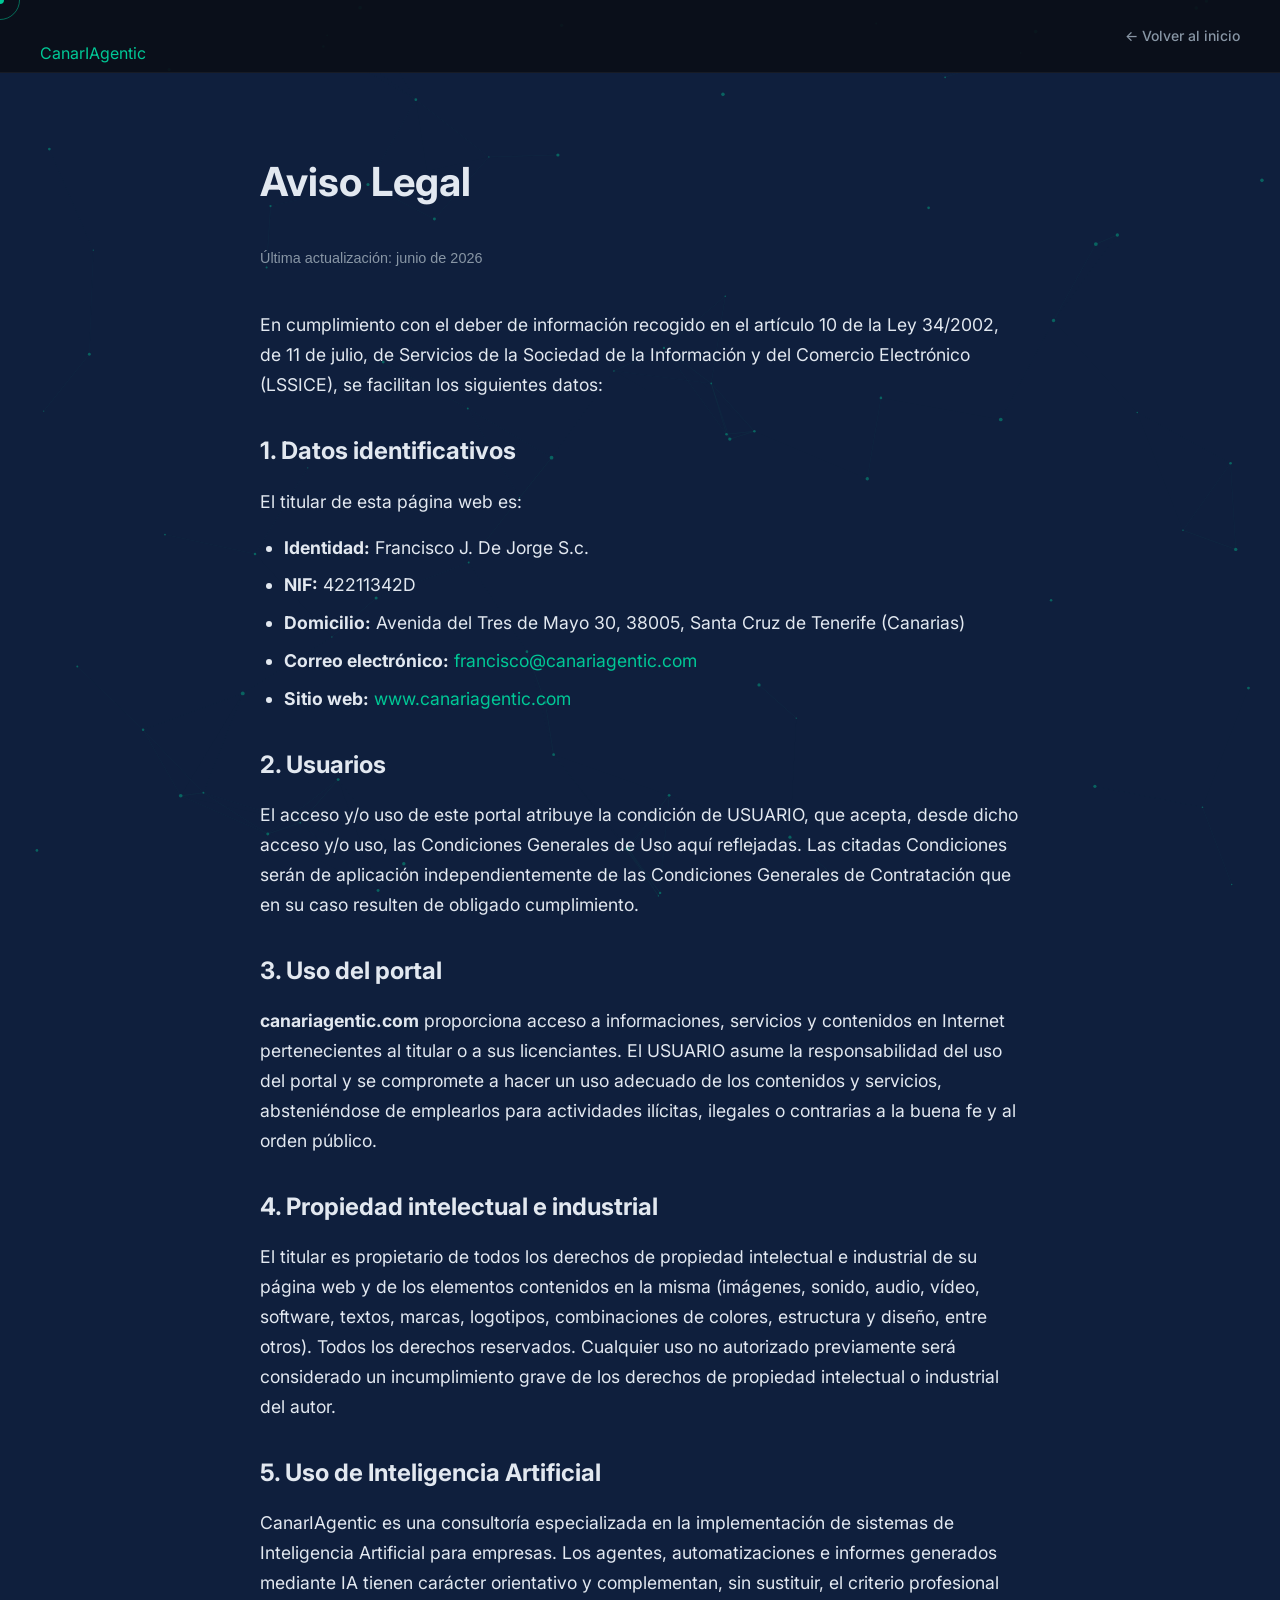
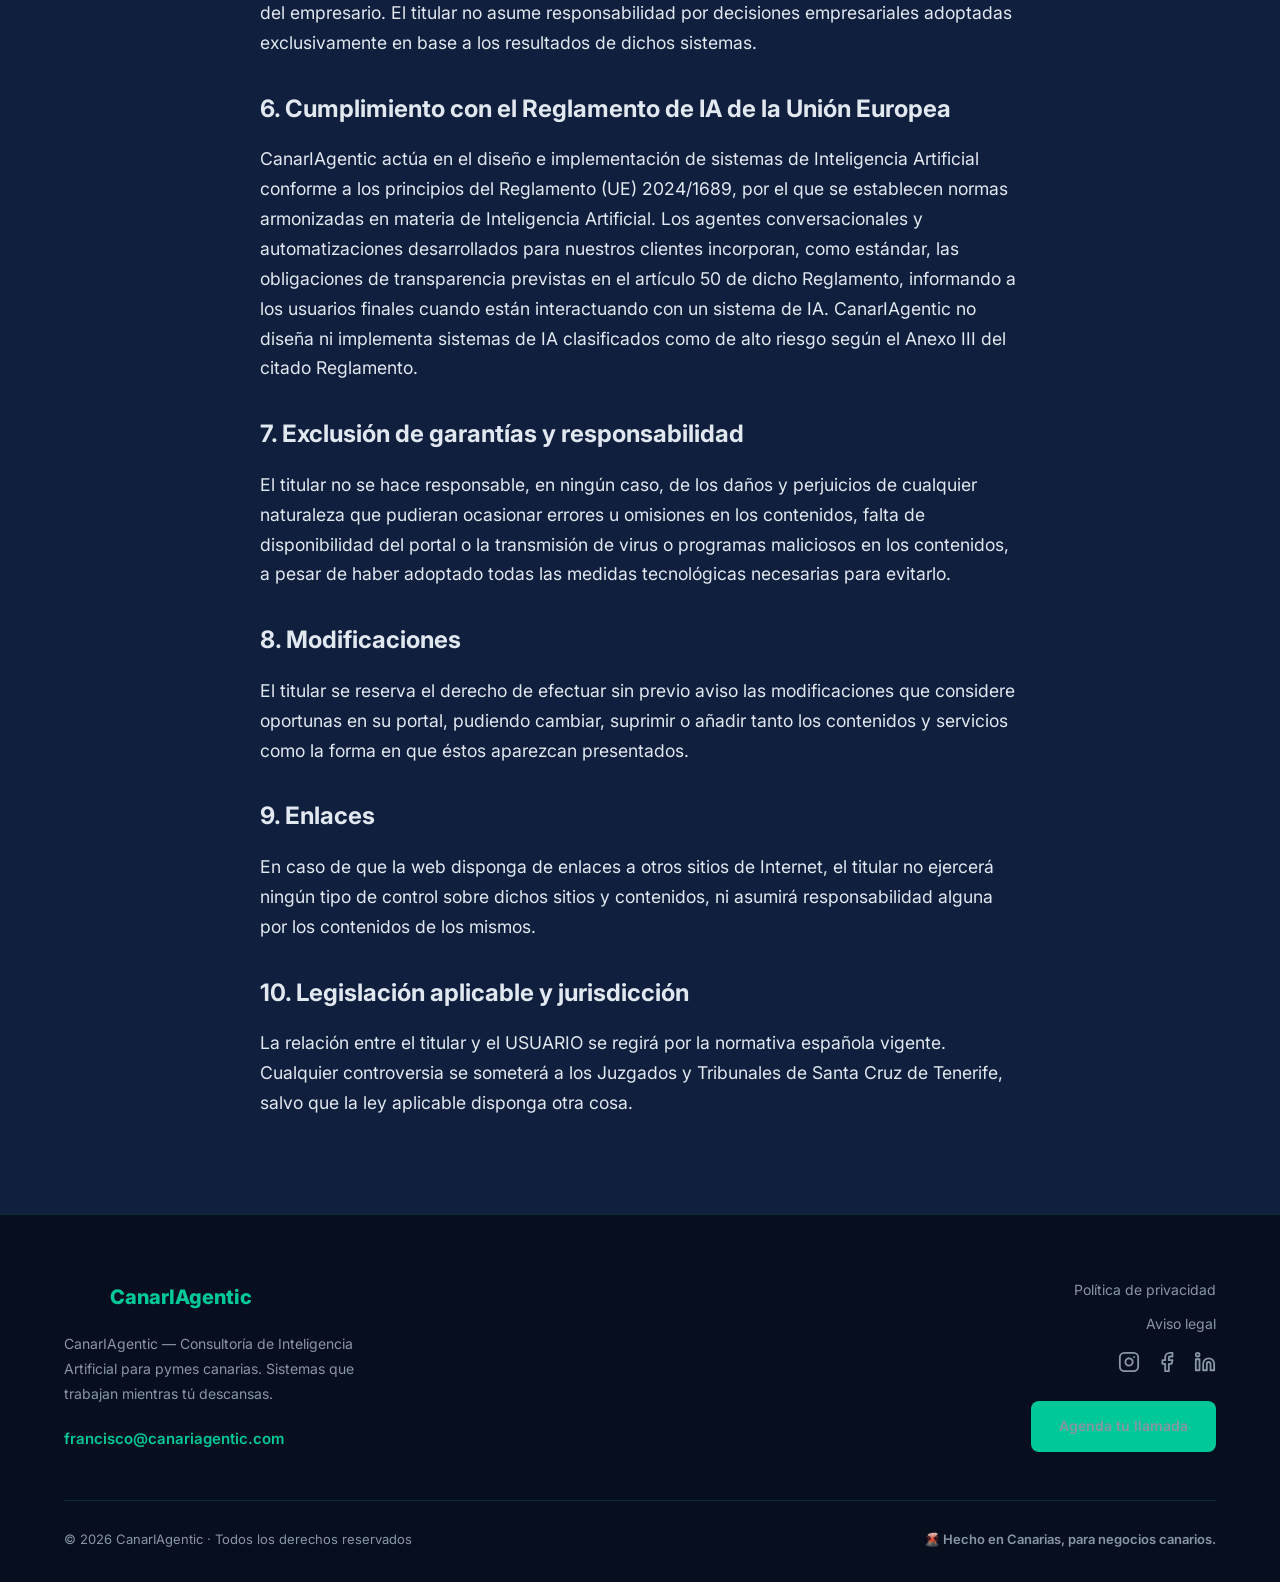
==== commit 2818785f: "fix: corregir iconos SVG de Instagram y LinkedIn en el footer Corrige un problema en los atributos "" ====
--- a/aviso-legal.html
+++ b/aviso-legal.html
@@ -81,9 +81,9 @@
         <a href="politica-privacidad.html">Política de privacidad</a>
         <a href="aviso-legal.html">Aviso legal</a>
         <div style="display: flex; gap: 16px; margin: 4px 0;">
-          <a href="https://www.instagram.com/canariagentic/" target="_blank" aria-label="Instagram" style="display:flex; align-items:center;"><svg xmlns="http://www.w3.org/2000/svg" width="22" height="22" viewBox="0 0 24 24" fill="none" stroke="currentColor" stroke-width="2" stroke-linecap="round" stroke-linejoin="round"><rect x="2" y="2" width="20" height="20" rx="5" ry="5"></rect><path d="M16 11.37A4401112.63 8 4 4 0 0 1 16 11.37z"></path><line x1="17.5" y1="6.5" x2="17.51" y2="6.5"></line></svg></a>
+          <a href="https://www.instagram.com/canariagentic/" target="_blank" aria-label="Instagram" style="display:flex; align-items:center;"><svg xmlns="http://www.w3.org/2000/svg" width="22" height="22" viewBox="0 0 24 24" fill="none" stroke="currentColor" stroke-width="2" stroke-linecap="round" stroke-linejoin="round"><rect x="2" y="2" width="20" height="20" rx="5" ry="5"></rect><path d="M16 11.37A4 4 0 1 1 12.63 8 4 4 0 0 1 16 11.37z"></path><line x1="17.5" y1="6.5" x2="17.51" y2="6.5"></line></svg></a>
           <a href="https://www.facebook.com/profile.php?id=61579694325128" target="_blank" aria-label="Facebook" style="display:flex; align-items:center;"><svg xmlns="http://www.w3.org/2000/svg" width="22" height="22" viewBox="0 0 24 24" fill="none" stroke="currentColor" stroke-width="2" stroke-linecap="round" stroke-linejoin="round"><path d="M18 2h-3a5 5 0 0 0-5 5v3H7v4h3v8h4v-8h3l1-4h-4V7a1 1 0 0 1 1-1h3z"></path></svg></a>
-          <a href="https://www.linkedin.com/in/francisco-j-jorge-05318617b/" target="_blank" aria-label="LinkedIn" style="display:flex; align-items:center;"><svg xmlns="http://www.w3.org/2000/svg" width="22" height="22" viewBox="0 0 24 24" fill="none" stroke="currentColor" stroke-width="2" stroke-linecap="round" stroke-linejoin="round"><path d="M16 8a6600166v7h-4v-7a2 2 0 0 0-2-2 2 2 0 0 0-2 2v7h-4v-7a6600166z"></path><rect x="2" y="9" width="4" height="12"></rect><circle cx="4" cy="4" r="2"></circle></svg></a>
+          <a href="https://www.linkedin.com/in/francisco-j-jorge-05318617b/" target="_blank" aria-label="LinkedIn" style="display:flex; align-items:center;"><svg xmlns="http://www.w3.org/2000/svg" width="22" height="22" viewBox="0 0 24 24" fill="none" stroke="currentColor" stroke-width="2" stroke-linecap="round" stroke-linejoin="round"><path d="M16 8a6 6 0 0 1 6 6v7h-4v-7a2 2 0 0 0-2-2 2 2 0 0 0-2 2v7h-4v-7a6 6 0 0 1 6-6z"></path><rect x="2" y="9" width="4" height="12"></rect><circle cx="4" cy="4" r="2"></circle></svg></a>
         </div>
         <a href="index.html#agenda" class="btn btn-primary" style="margin-top:12px">Agenda tu llamada</a>
       </div>
